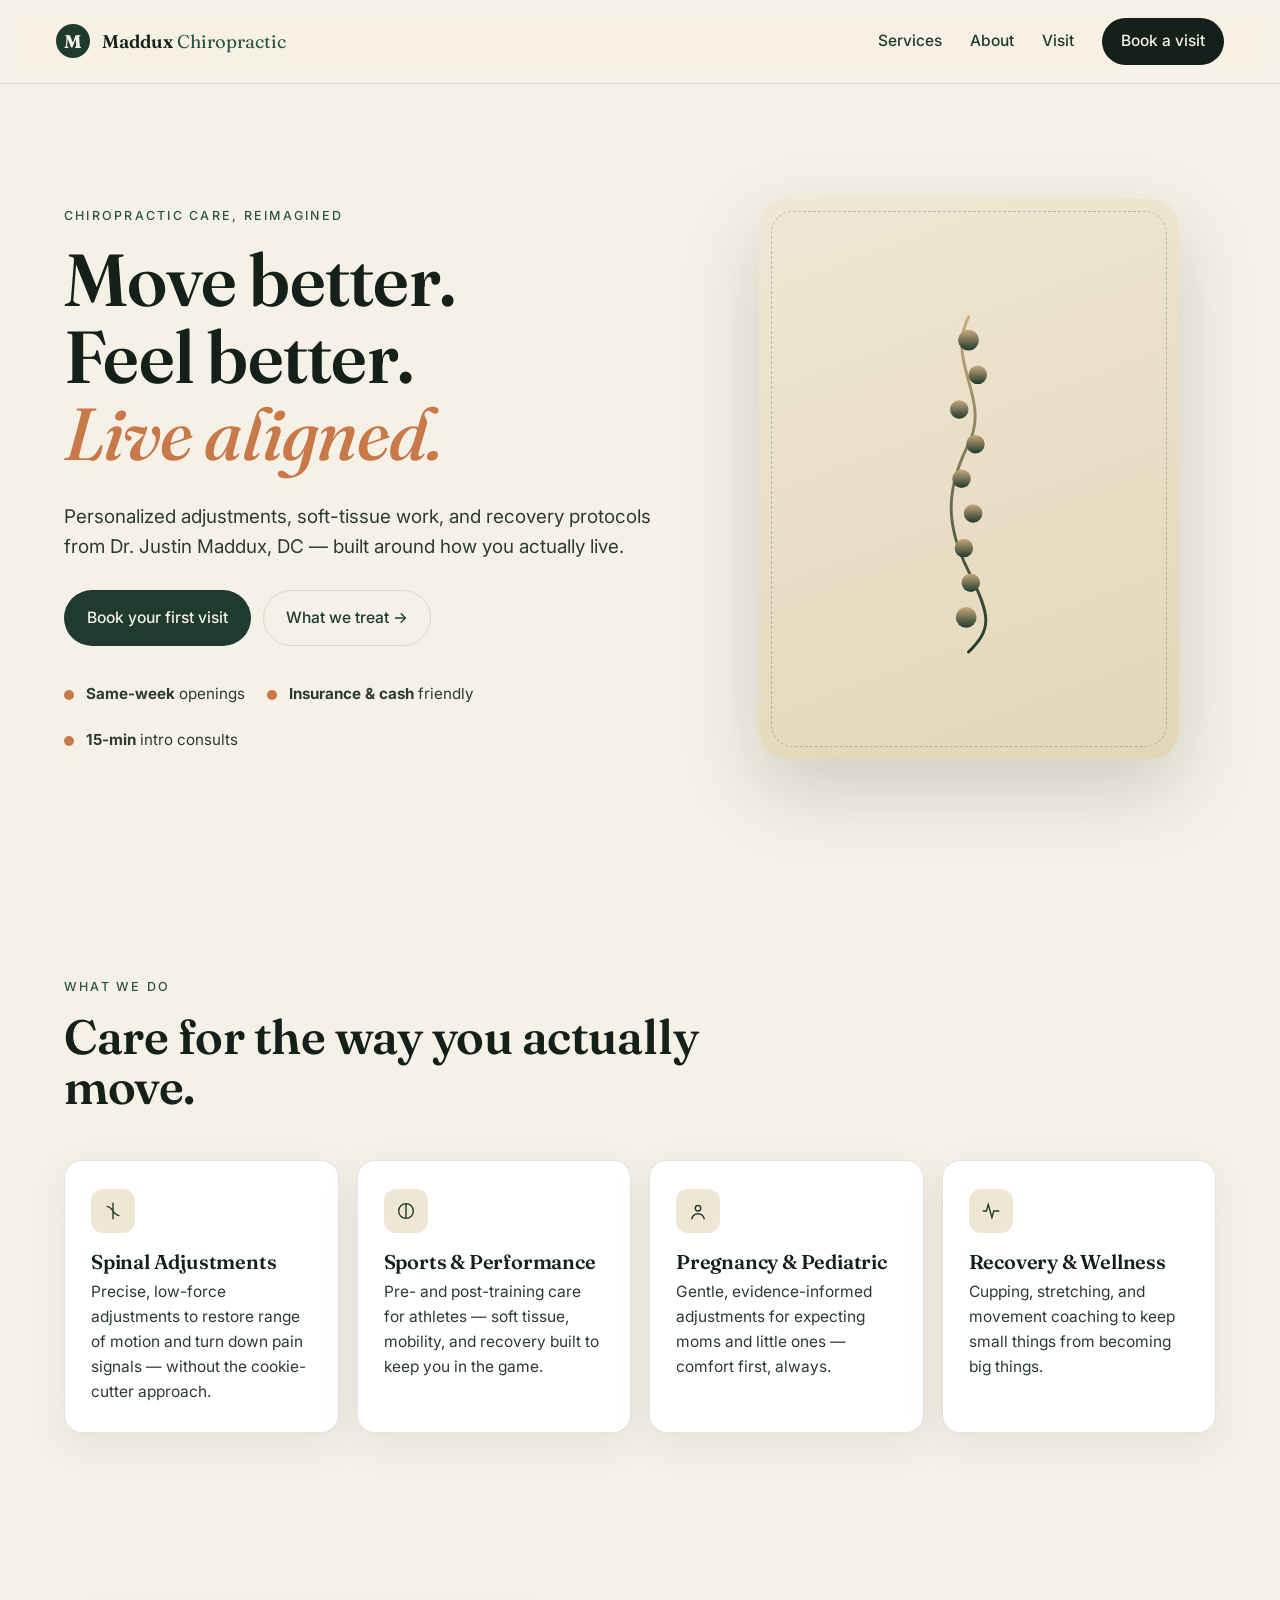
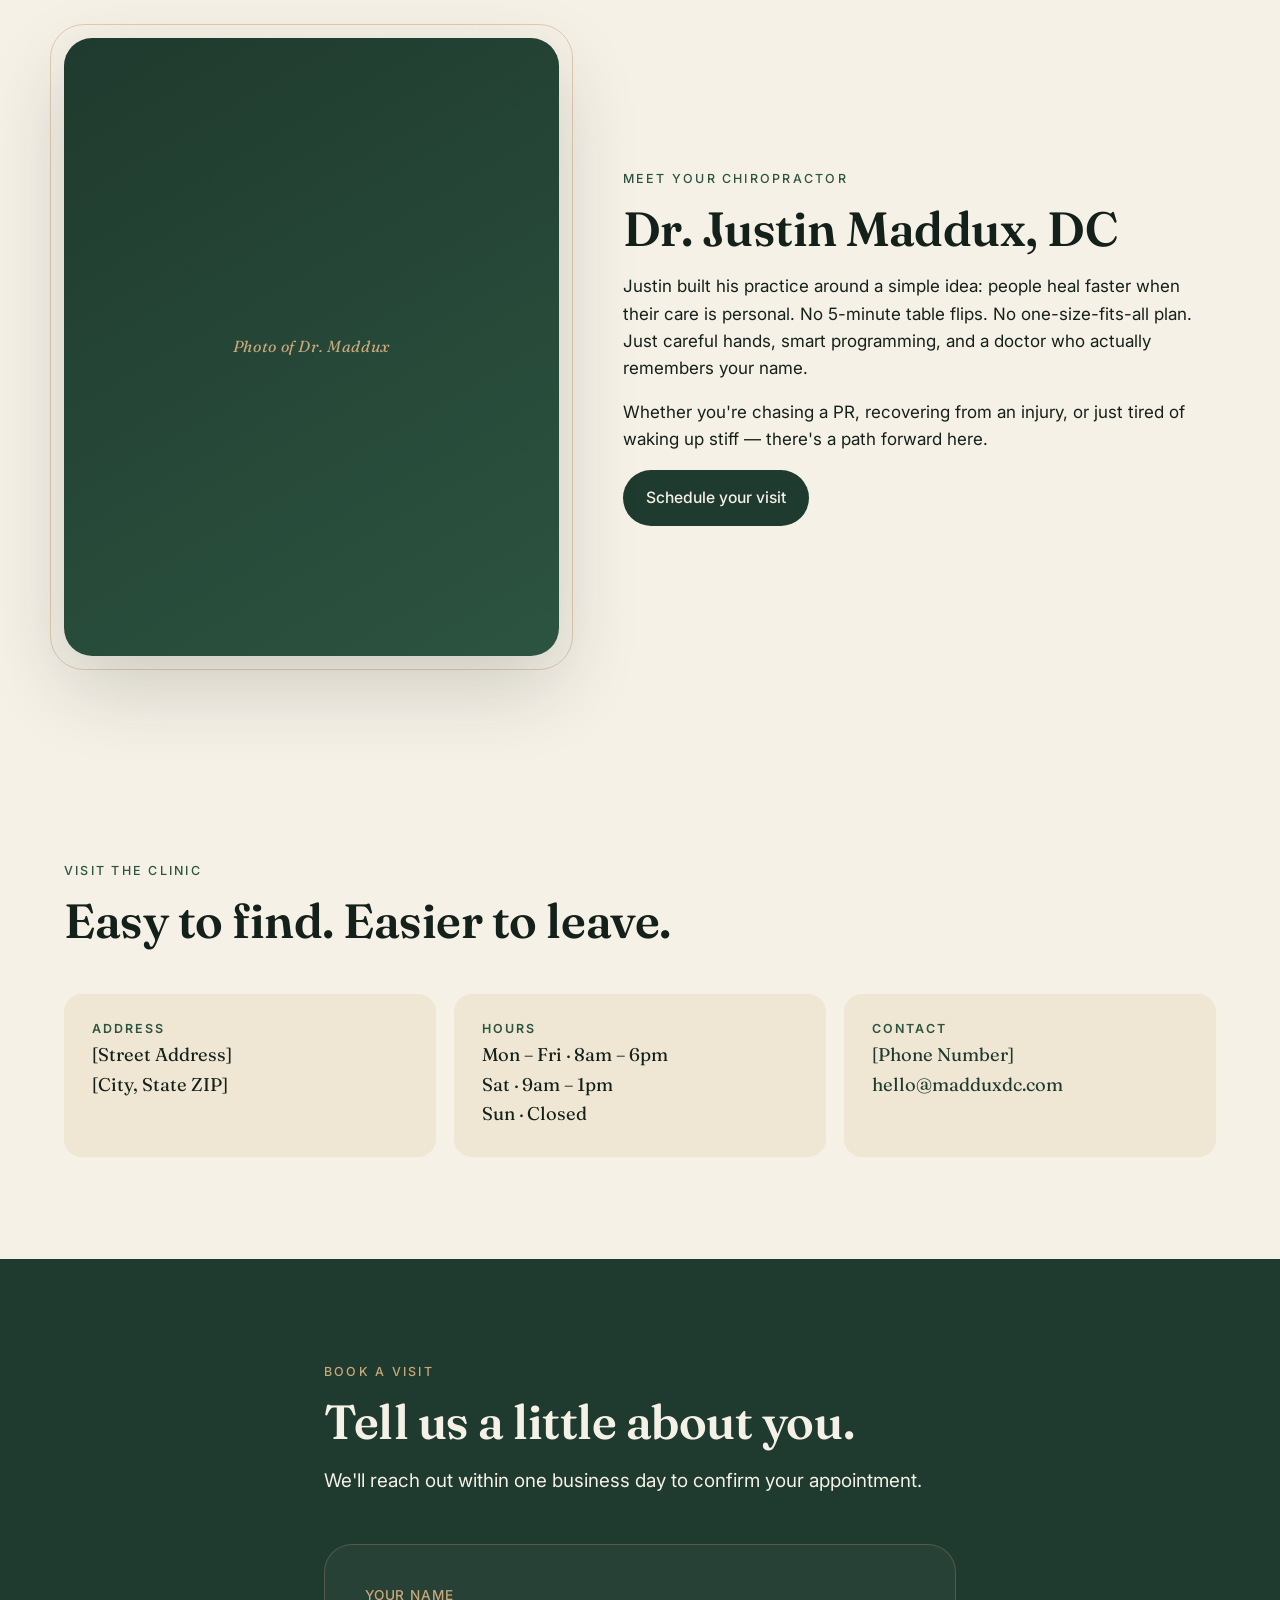
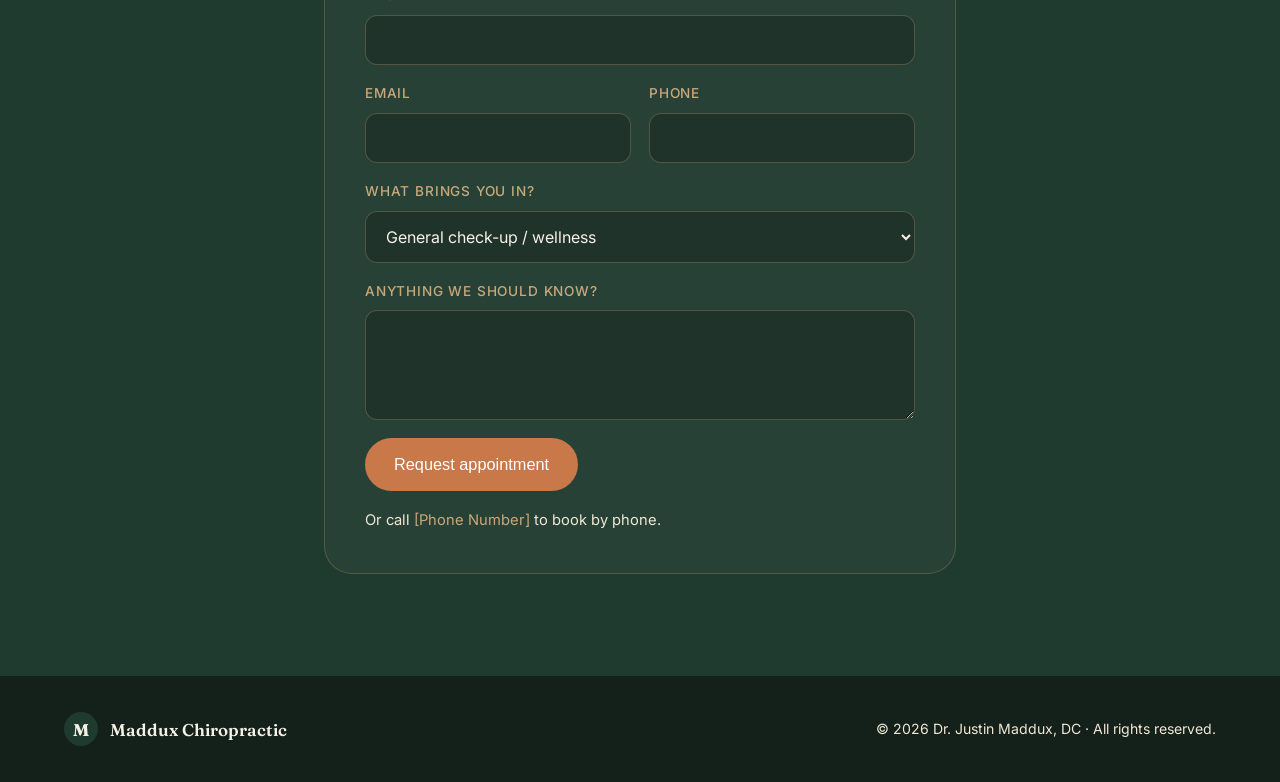
==== index.html @ e4bc9381 "add site files" ====
<!doctype html>
<html lang="en">
<head>
  <meta charset="utf-8" />
  <meta name="viewport" content="width=device-width,initial-scale=1" />
  <title>Dr. Justin Maddux, DC — Chiropractic Care</title>
  <meta name="description" content="Modern chiropractic care from Dr. Justin Maddux, DC. Personalized adjustments, sports recovery, and whole-body wellness." />
  <meta name="theme-color" content="#1f3a2e" />
  <link rel="icon" href="/favicon.svg" type="image/svg+xml" />
  <link rel="preconnect" href="https://fonts.googleapis.com" />
  <link rel="preconnect" href="https://fonts.gstatic.com" crossorigin />
  <link href="https://fonts.googleapis.com/css2?family=Fraunces:opsz,wght@9..144,400;9..144,600;9..144,700&family=Inter:wght@300;400;500;600&display=swap" rel="stylesheet" />
  <link rel="stylesheet" href="/styles.css" />

  <meta property="og:title" content="Dr. Justin Maddux, DC" />
  <meta property="og:description" content="Modern chiropractic care. Adjustments, recovery, performance." />
  <meta property="og:type" content="website" />
  <meta property="og:url" content="https://madduxdc.com" />
</head>
<body>

<header class="nav">
  <a class="brand" href="#top">
    <span class="brand-mark" aria-hidden="true">M</span>
    <span class="brand-word">Maddux <span class="brand-sub">Chiropractic</span></span>
  </a>
  <nav class="nav-links" aria-label="Primary">
    <a href="#services">Services</a>
    <a href="#about">About</a>
    <a href="#visit">Visit</a>
    <a href="#book" class="btn btn-pill">Book a visit</a>
  </nav>
</header>

<main id="top">

  <section class="hero">
    <div class="hero-copy">
      <p class="eyebrow">Chiropractic care, reimagined</p>
      <h1>Move better.<br/>Feel better.<br/><em>Live aligned.</em></h1>
      <p class="lede">Personalized adjustments, soft-tissue work, and recovery protocols from Dr. Justin Maddux, DC — built around how you actually live.</p>
      <div class="cta-row">
        <a href="#book" class="btn btn-primary">Book your first visit</a>
        <a href="#services" class="btn btn-ghost">What we treat →</a>
      </div>
      <ul class="trust-row">
        <li><strong>Same-week</strong> openings</li>
        <li><strong>Insurance &amp; cash</strong> friendly</li>
        <li><strong>15-min</strong> intro consults</li>
      </ul>
    </div>
    <div class="hero-art" aria-hidden="true">
      <div class="hero-card">
        <div class="hero-card-pulse"></div>
        <svg viewBox="0 0 200 320" xmlns="http://www.w3.org/2000/svg">
          <defs>
            <linearGradient id="spine" x1="0" y1="0" x2="0" y2="1">
              <stop offset="0%" stop-color="#c9a87a"/>
              <stop offset="100%" stop-color="#1f3a2e"/>
            </linearGradient>
          </defs>
          <g fill="none" stroke="url(#spine)" stroke-width="2.5" stroke-linecap="round">
            <path d="M100 20 C 80 60, 120 90, 100 130 S 80 200, 100 240 S 120 290, 100 310" />
          </g>
          <g fill="url(#spine)">
            <circle cx="100" cy="40" r="9"/>
            <circle cx="108" cy="70" r="8"/>
            <circle cx="92"  cy="100" r="8"/>
            <circle cx="106" cy="130" r="8"/>
            <circle cx="94"  cy="160" r="8"/>
            <circle cx="104" cy="190" r="8"/>
            <circle cx="96"  cy="220" r="8"/>
            <circle cx="102" cy="250" r="8"/>
            <circle cx="98"  cy="280" r="9"/>
          </g>
        </svg>
      </div>
    </div>
  </section>

  <section id="services" class="services">
    <header class="section-head">
      <p class="eyebrow">What we do</p>
      <h2>Care for the way you actually move.</h2>
    </header>
    <div class="service-grid">
      <article class="service-card">
        <div class="service-icon" aria-hidden="true">
          <svg viewBox="0 0 24 24" fill="none" stroke="currentColor" stroke-width="1.5"><path d="M12 3v18M5 7c4 0 6 4 7 5s3 5 7 5"/></svg>
        </div>
        <h3>Spinal Adjustments</h3>
        <p>Precise, low-force adjustments to restore range of motion and turn down pain signals — without the cookie-cutter approach.</p>
      </article>
      <article class="service-card">
        <div class="service-icon" aria-hidden="true">
          <svg viewBox="0 0 24 24" fill="none" stroke="currentColor" stroke-width="1.5"><path d="M4 12a8 8 0 0 1 16 0M4 12a8 8 0 0 0 16 0M12 4v16"/></svg>
        </div>
        <h3>Sports &amp; Performance</h3>
        <p>Pre- and post-training care for athletes — soft tissue, mobility, and recovery built to keep you in the game.</p>
      </article>
      <article class="service-card">
        <div class="service-icon" aria-hidden="true">
          <svg viewBox="0 0 24 24" fill="none" stroke="currentColor" stroke-width="1.5"><circle cx="12" cy="9" r="3"/><path d="M5 21c1-4 4-6 7-6s6 2 7 6"/></svg>
        </div>
        <h3>Pregnancy &amp; Pediatric</h3>
        <p>Gentle, evidence-informed adjustments for expecting moms and little ones — comfort first, always.</p>
      </article>
      <article class="service-card">
        <div class="service-icon" aria-hidden="true">
          <svg viewBox="0 0 24 24" fill="none" stroke="currentColor" stroke-width="1.5"><path d="M3 12h4l2-7 4 14 2-7h6"/></svg>
        </div>
        <h3>Recovery &amp; Wellness</h3>
        <p>Cupping, stretching, and movement coaching to keep small things from becoming big things.</p>
      </article>
    </div>
  </section>

  <section id="about" class="about">
    <div class="about-photo" aria-hidden="true">
      <div class="photo-frame">
        <span class="photo-placeholder">Photo of Dr. Maddux</span>
      </div>
    </div>
    <div class="about-copy">
      <p class="eyebrow">Meet your chiropractor</p>
      <h2>Dr. Justin Maddux, DC</h2>
      <p>Justin built his practice around a simple idea: people heal faster when their care is personal. No 5-minute table flips. No one-size-fits-all plan. Just careful hands, smart programming, and a doctor who actually remembers your name.</p>
      <p>Whether you're chasing a PR, recovering from an injury, or just tired of waking up stiff — there's a path forward here.</p>
      <a href="#book" class="btn btn-primary">Schedule your visit</a>
    </div>
  </section>

  <section id="visit" class="visit">
    <header class="section-head">
      <p class="eyebrow">Visit the clinic</p>
      <h2>Easy to find. Easier to leave.</h2>
    </header>
    <div class="visit-grid">
      <div class="visit-card">
        <h3>Address</h3>
        <p>[Street Address]<br/>[City, State ZIP]</p>
      </div>
      <div class="visit-card">
        <h3>Hours</h3>
        <p>Mon – Fri · 8am – 6pm<br/>Sat · 9am – 1pm<br/>Sun · Closed</p>
      </div>
      <div class="visit-card">
        <h3>Contact</h3>
        <p><a href="tel:+10000000000">[Phone Number]</a><br/><a href="mailto:hello@madduxdc.com">hello@madduxdc.com</a></p>
      </div>
    </div>
  </section>

  <section id="book" class="book">
    <div class="book-inner">
      <header class="section-head section-head-light">
        <p class="eyebrow eyebrow-light">Book a visit</p>
        <h2>Tell us a little about you.</h2>
        <p class="lede lede-light">We'll reach out within one business day to confirm your appointment.</p>
      </header>

      <form class="book-form" name="booking" method="POST" data-netlify="true" netlify-honeypot="bot-field" action="/thanks.html">
        <input type="hidden" name="form-name" value="booking" />
        <p class="hp-field"><label>Don't fill this out: <input name="bot-field" /></label></p>

        <div class="field">
          <label for="name">Your name</label>
          <input id="name" name="name" type="text" required autocomplete="name" />
        </div>
        <div class="field-row">
          <div class="field">
            <label for="email">Email</label>
            <input id="email" name="email" type="email" required autocomplete="email" />
          </div>
          <div class="field">
            <label for="phone">Phone</label>
            <input id="phone" name="phone" type="tel" autocomplete="tel" />
          </div>
        </div>
        <div class="field">
          <label for="reason">What brings you in?</label>
          <select id="reason" name="reason">
            <option>General check-up / wellness</option>
            <option>Back or neck pain</option>
            <option>Sports / performance</option>
            <option>Pregnancy</option>
            <option>Pediatric</option>
            <option>Other</option>
          </select>
        </div>
        <div class="field">
          <label for="notes">Anything we should know?</label>
          <textarea id="notes" name="notes" rows="4"></textarea>
        </div>
        <button class="btn btn-primary btn-lg" type="submit">Request appointment</button>
        <p class="form-note">Or call <a href="tel:+10000000000">[Phone Number]</a> to book by phone.</p>
      </form>
    </div>
  </section>

</main>

<footer class="footer">
  <div class="footer-inner">
    <div class="footer-brand">
      <span class="brand-mark" aria-hidden="true">M</span>
      <span>Maddux Chiropractic</span>
    </div>
    <p class="footer-fine">© <span id="yr"></span> Dr. Justin Maddux, DC · All rights reserved.</p>
  </div>
</footer>

<script>
  document.getElementById('yr').textContent = new Date().getFullYear();
</script>

</body>
</html>
---- styles.css ----
:root {
  --cream: #f6f1e7;
  --cream-2: #efe7d4;
  --ink: #14201a;
  --ink-2: #2c3a32;
  --forest: #1f3a2e;
  --forest-2: #2c5440;
  --copper: #c9784a;
  --brass: #c9a87a;
  --line: rgba(20, 32, 26, 0.12);
  --shadow: 0 12px 40px rgba(20, 32, 26, 0.08);
  --shadow-lg: 0 30px 80px rgba(20, 32, 26, 0.18);
  --r-sm: 10px;
  --r-md: 18px;
  --r-lg: 28px;
}

* { box-sizing: border-box; }
html { scroll-behavior: smooth; }
body {
  margin: 0;
  background: var(--cream);
  color: var(--ink);
  font-family: 'Inter', system-ui, -apple-system, sans-serif;
  font-size: 17px;
  line-height: 1.6;
  -webkit-font-smoothing: antialiased;
}

h1, h2, h3 {
  font-family: 'Fraunces', Georgia, serif;
  font-weight: 600;
  letter-spacing: -0.01em;
  line-height: 1.05;
  margin: 0 0 0.4em;
}
h1 { font-size: clamp(2.6rem, 6vw, 4.6rem); }
h1 em { font-style: italic; color: var(--copper); font-weight: 500; }
h2 { font-size: clamp(2rem, 4vw, 3rem); }
h3 { font-size: 1.25rem; margin-bottom: 0.4em; }

p { margin: 0 0 1em; }
a { color: var(--forest); text-decoration: none; }
a:hover { color: var(--copper); }

.eyebrow {
  font-family: 'Inter', sans-serif;
  text-transform: uppercase;
  letter-spacing: 0.18em;
  font-size: 0.78rem;
  font-weight: 500;
  color: var(--forest-2);
  margin-bottom: 1.2em;
}
.eyebrow-light { color: var(--brass); }
.lede { font-size: 1.18rem; color: var(--ink-2); max-width: 56ch; }
.lede-light { color: var(--cream-2); }

/* ---------- nav ---------- */
.nav {
  position: sticky;
  top: 0;
  z-index: 50;
  display: flex;
  justify-content: space-between;
  align-items: center;
  padding: 18px clamp(20px, 5vw, 56px);
  background: rgba(246, 241, 231, 0.85);
  backdrop-filter: saturate(180%) blur(14px);
  border-bottom: 1px solid var(--line);
}
.brand {
  display: inline-flex;
  align-items: center;
  gap: 12px;
  font-family: 'Fraunces', serif;
  font-weight: 600;
  font-size: 1.15rem;
  color: var(--ink);
}
.brand-mark {
  display: inline-grid;
  place-items: center;
  width: 34px; height: 34px;
  border-radius: 50%;
  background: var(--forest);
  color: var(--cream);
  font-weight: 700;
  font-family: 'Fraunces', serif;
}
.brand-sub { color: var(--forest-2); font-weight: 400; }
.nav-links {
  display: flex;
  align-items: center;
  gap: 28px;
}
.nav-links a { font-weight: 500; font-size: 0.97rem; }
@media (max-width: 640px) {
  .nav-links a:not(.btn) { display: none; }
}

/* ---------- buttons ---------- */
.btn {
  display: inline-flex;
  align-items: center;
  justify-content: center;
  gap: 8px;
  padding: 14px 22px;
  border-radius: 999px;
  font-weight: 500;
  font-size: 0.98rem;
  border: 1px solid transparent;
  cursor: pointer;
  transition: transform .15s ease, background .2s ease, color .2s ease, border-color .2s ease;
}
.btn:hover { transform: translateY(-1px); }
.btn-primary { background: var(--forest); color: var(--cream); }
.btn-primary:hover { background: var(--forest-2); color: var(--cream); }
.btn-ghost { background: transparent; color: var(--forest); border-color: var(--line); }
.btn-ghost:hover { border-color: var(--forest); color: var(--forest); }
.btn-pill { background: var(--ink); color: var(--cream); padding: 10px 18px; }
.btn-pill:hover { background: var(--forest); color: var(--cream); }
.btn-lg { padding: 16px 28px; font-size: 1.02rem; }

/* ---------- hero ---------- */
.hero {
  display: grid;
  grid-template-columns: 1.2fr 1fr;
  gap: clamp(24px, 5vw, 80px);
  align-items: center;
  padding: clamp(60px, 9vw, 120px) clamp(20px, 5vw, 80px);
  max-width: 1280px;
  margin: 0 auto;
}
@media (max-width: 880px) {
  .hero { grid-template-columns: 1fr; }
}
.hero-copy h1 { color: var(--ink); }
.cta-row { display: flex; flex-wrap: wrap; gap: 12px; margin-top: 28px; }
.trust-row {
  display: flex;
  flex-wrap: wrap;
  gap: 22px;
  list-style: none;
  padding: 0;
  margin: 36px 0 0;
  color: var(--ink-2);
  font-size: 0.95rem;
}
.trust-row li { position: relative; padding-left: 22px; }
.trust-row li::before {
  content: "";
  position: absolute;
  left: 0; top: 0.55em;
  width: 10px; height: 10px;
  border-radius: 50%;
  background: var(--copper);
}

.hero-art { display: grid; place-items: center; }
.hero-card {
  position: relative;
  width: min(420px, 90%);
  aspect-ratio: 3/4;
  background: linear-gradient(160deg, #efe7d4, #e3d6b8);
  border-radius: var(--r-lg);
  box-shadow: var(--shadow-lg);
  display: grid;
  place-items: center;
  overflow: hidden;
}
.hero-card svg { width: 55%; height: auto; }
.hero-card-pulse {
  position: absolute;
  inset: 12px;
  border-radius: calc(var(--r-lg) - 6px);
  border: 1px dashed rgba(31, 58, 46, 0.25);
  pointer-events: none;
}

/* ---------- sections ---------- */
section {
  padding: clamp(70px, 8vw, 110px) clamp(20px, 5vw, 80px);
  max-width: 1280px;
  margin: 0 auto;
}
.section-head { max-width: 720px; margin-bottom: 48px; }
.section-head-light h2, .section-head-light .lede { color: var(--cream); }

/* ---------- services ---------- */
.service-grid {
  display: grid;
  grid-template-columns: repeat(auto-fit, minmax(240px, 1fr));
  gap: 18px;
}
.service-card {
  background: #fff;
  border: 1px solid var(--line);
  border-radius: var(--r-md);
  padding: 28px 26px;
  box-shadow: var(--shadow);
  transition: transform .2s ease, box-shadow .2s ease;
}
.service-card:hover { transform: translateY(-4px); box-shadow: var(--shadow-lg); }
.service-icon {
  width: 44px; height: 44px;
  display: grid; place-items: center;
  border-radius: 12px;
  background: var(--cream-2);
  color: var(--forest);
  margin-bottom: 18px;
}
.service-icon svg { width: 22px; height: 22px; }
.service-card p { color: var(--ink-2); font-size: 0.97rem; margin: 0; }

/* ---------- about ---------- */
.about {
  display: grid;
  grid-template-columns: 1fr 1.2fr;
  gap: clamp(28px, 5vw, 80px);
  align-items: center;
}
@media (max-width: 880px) {
  .about { grid-template-columns: 1fr; }
}
.about-photo { display: grid; place-items: center; }
.photo-frame {
  width: 100%;
  aspect-ratio: 4/5;
  background: linear-gradient(150deg, var(--forest), var(--forest-2));
  border-radius: var(--r-lg);
  display: grid;
  place-items: center;
  color: var(--brass);
  font-family: 'Fraunces', serif;
  font-style: italic;
  font-size: 1rem;
  letter-spacing: 0.04em;
  box-shadow: var(--shadow-lg);
  position: relative;
}
.photo-frame::after {
  content: "";
  position: absolute;
  inset: -14px;
  border: 1px solid var(--brass);
  border-radius: calc(var(--r-lg) + 6px);
  z-index: -1;
  opacity: 0.5;
}

/* ---------- visit ---------- */
.visit { background: transparent; }
.visit-grid {
  display: grid;
  grid-template-columns: repeat(auto-fit, minmax(220px, 1fr));
  gap: 18px;
}
.visit-card {
  background: var(--cream-2);
  border-radius: var(--r-md);
  padding: 28px;
}
.visit-card h3 { font-family: 'Inter', sans-serif; text-transform: uppercase; letter-spacing: 0.16em; font-size: 0.78rem; color: var(--forest-2); font-weight: 600; }
.visit-card p { font-family: 'Fraunces', serif; font-size: 1.15rem; color: var(--ink); margin: 0; }

/* ---------- book ---------- */
.book {
  background: var(--forest);
  color: var(--cream);
  max-width: none;
  margin: 0;
  padding-left: 0;
  padding-right: 0;
}
.book-inner {
  max-width: 760px;
  margin: 0 auto;
  padding: 0 clamp(20px, 5vw, 80px);
}
.book h2 { color: var(--cream); }
.book-form {
  background: rgba(255,255,255,0.04);
  border: 1px solid rgba(201,168,122,0.25);
  border-radius: var(--r-lg);
  padding: clamp(22px, 4vw, 40px);
  display: grid;
  gap: 18px;
}
.field { display: grid; gap: 8px; }
.field-row { display: grid; grid-template-columns: 1fr 1fr; gap: 18px; }
@media (max-width: 600px) { .field-row { grid-template-columns: 1fr; } }
.field label {
  font-size: 0.85rem;
  letter-spacing: 0.06em;
  text-transform: uppercase;
  color: var(--brass);
  font-weight: 500;
}
.field input, .field select, .field textarea {
  width: 100%;
  padding: 14px 16px;
  border-radius: 12px;
  border: 1px solid rgba(201,168,122,0.3);
  background: rgba(20,32,26,0.4);
  color: var(--cream);
  font-family: inherit;
  font-size: 1rem;
}
.field input:focus, .field select:focus, .field textarea:focus {
  outline: none;
  border-color: var(--brass);
  background: rgba(20,32,26,0.6);
}
.book-form .btn-primary { background: var(--copper); color: #fff; justify-self: start; }
.book-form .btn-primary:hover { background: #b06738; }
.form-note { color: var(--cream-2); font-size: 0.92rem; margin: 0; }
.form-note a { color: var(--brass); }
.hp-field { position: absolute; left: -9999px; }

/* ---------- footer ---------- */
.footer {
  background: var(--ink);
  color: var(--cream-2);
  padding: 36px clamp(20px, 5vw, 80px);
}
.footer-inner {
  max-width: 1280px;
  margin: 0 auto;
  display: flex;
  flex-wrap: wrap;
  gap: 16px;
  justify-content: space-between;
  align-items: center;
}
.footer-brand { display: inline-flex; align-items: center; gap: 12px; font-family: 'Fraunces', serif; font-weight: 600; color: var(--cream); }
.footer-fine { margin: 0; font-size: 0.88rem; }

@media (prefers-reduced-motion: reduce) {
  * { transition: none !important; animation: none !important; scroll-behavior: auto; }
}
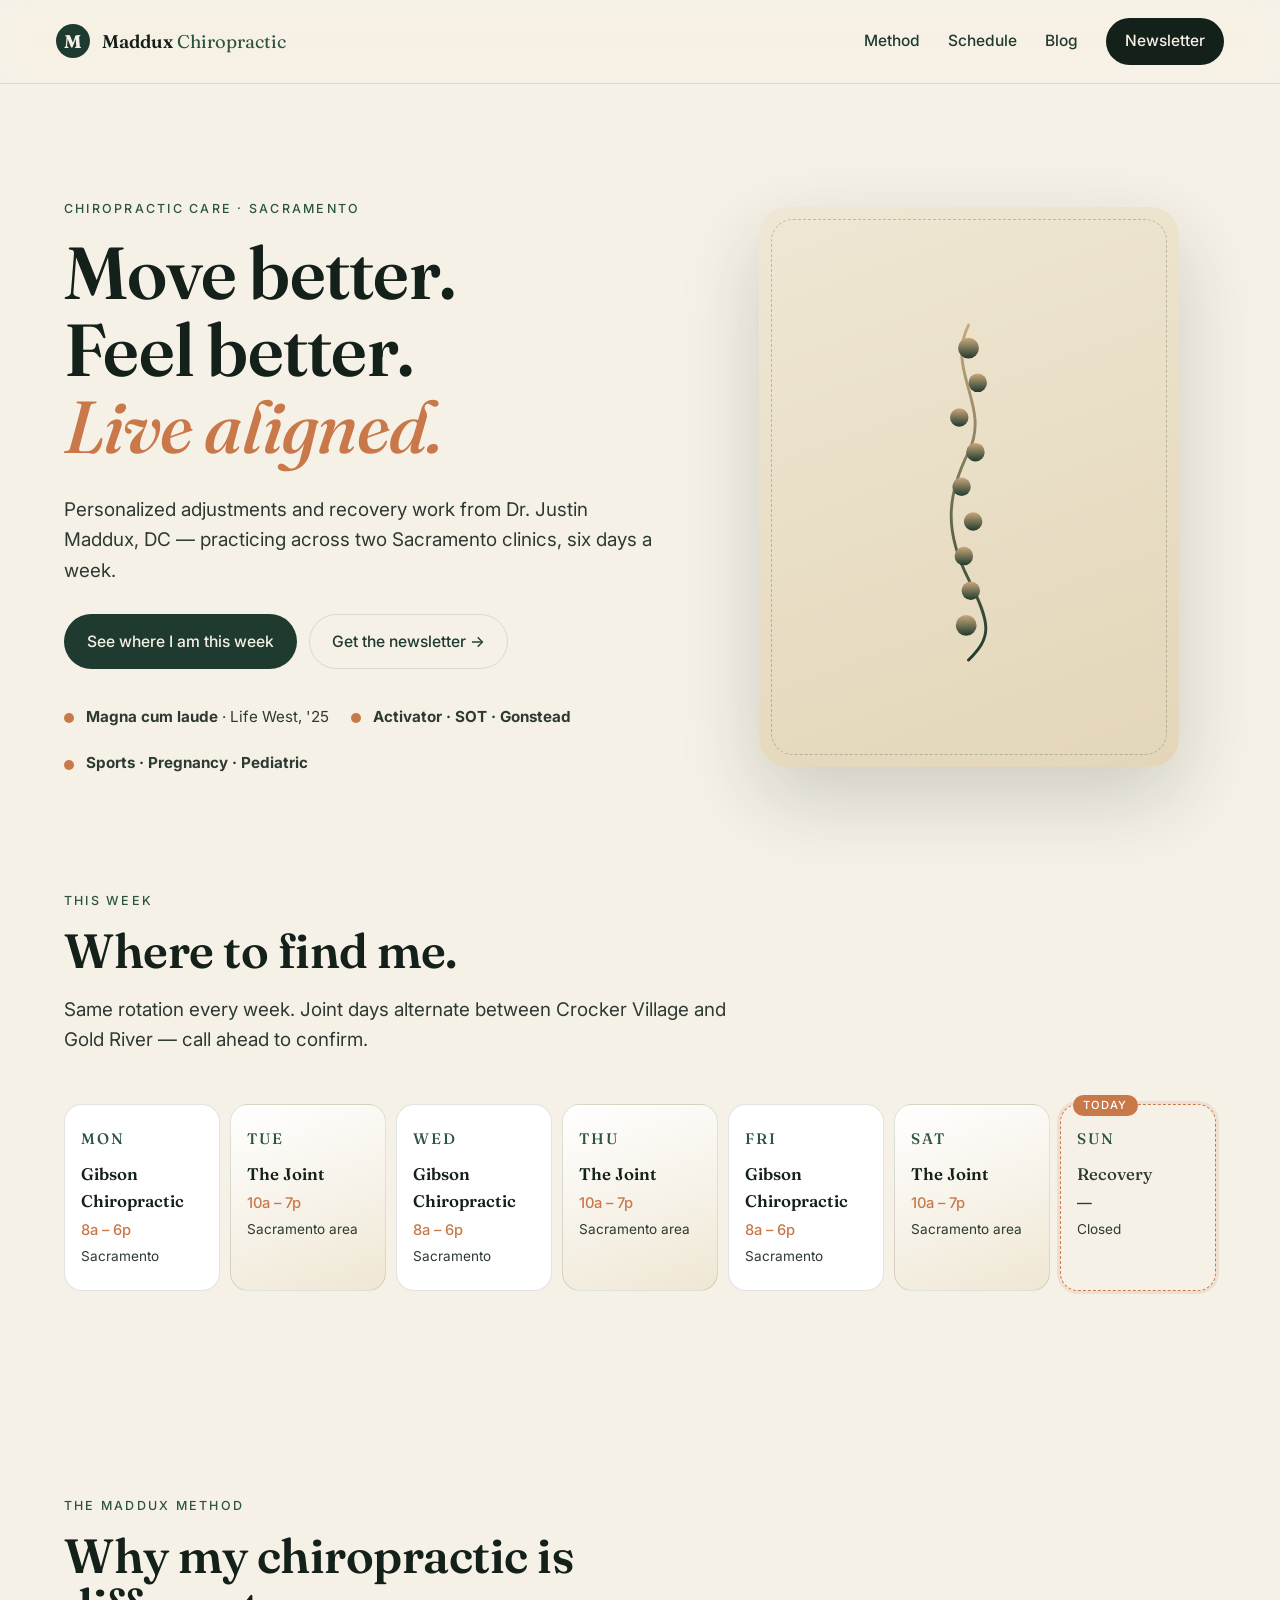
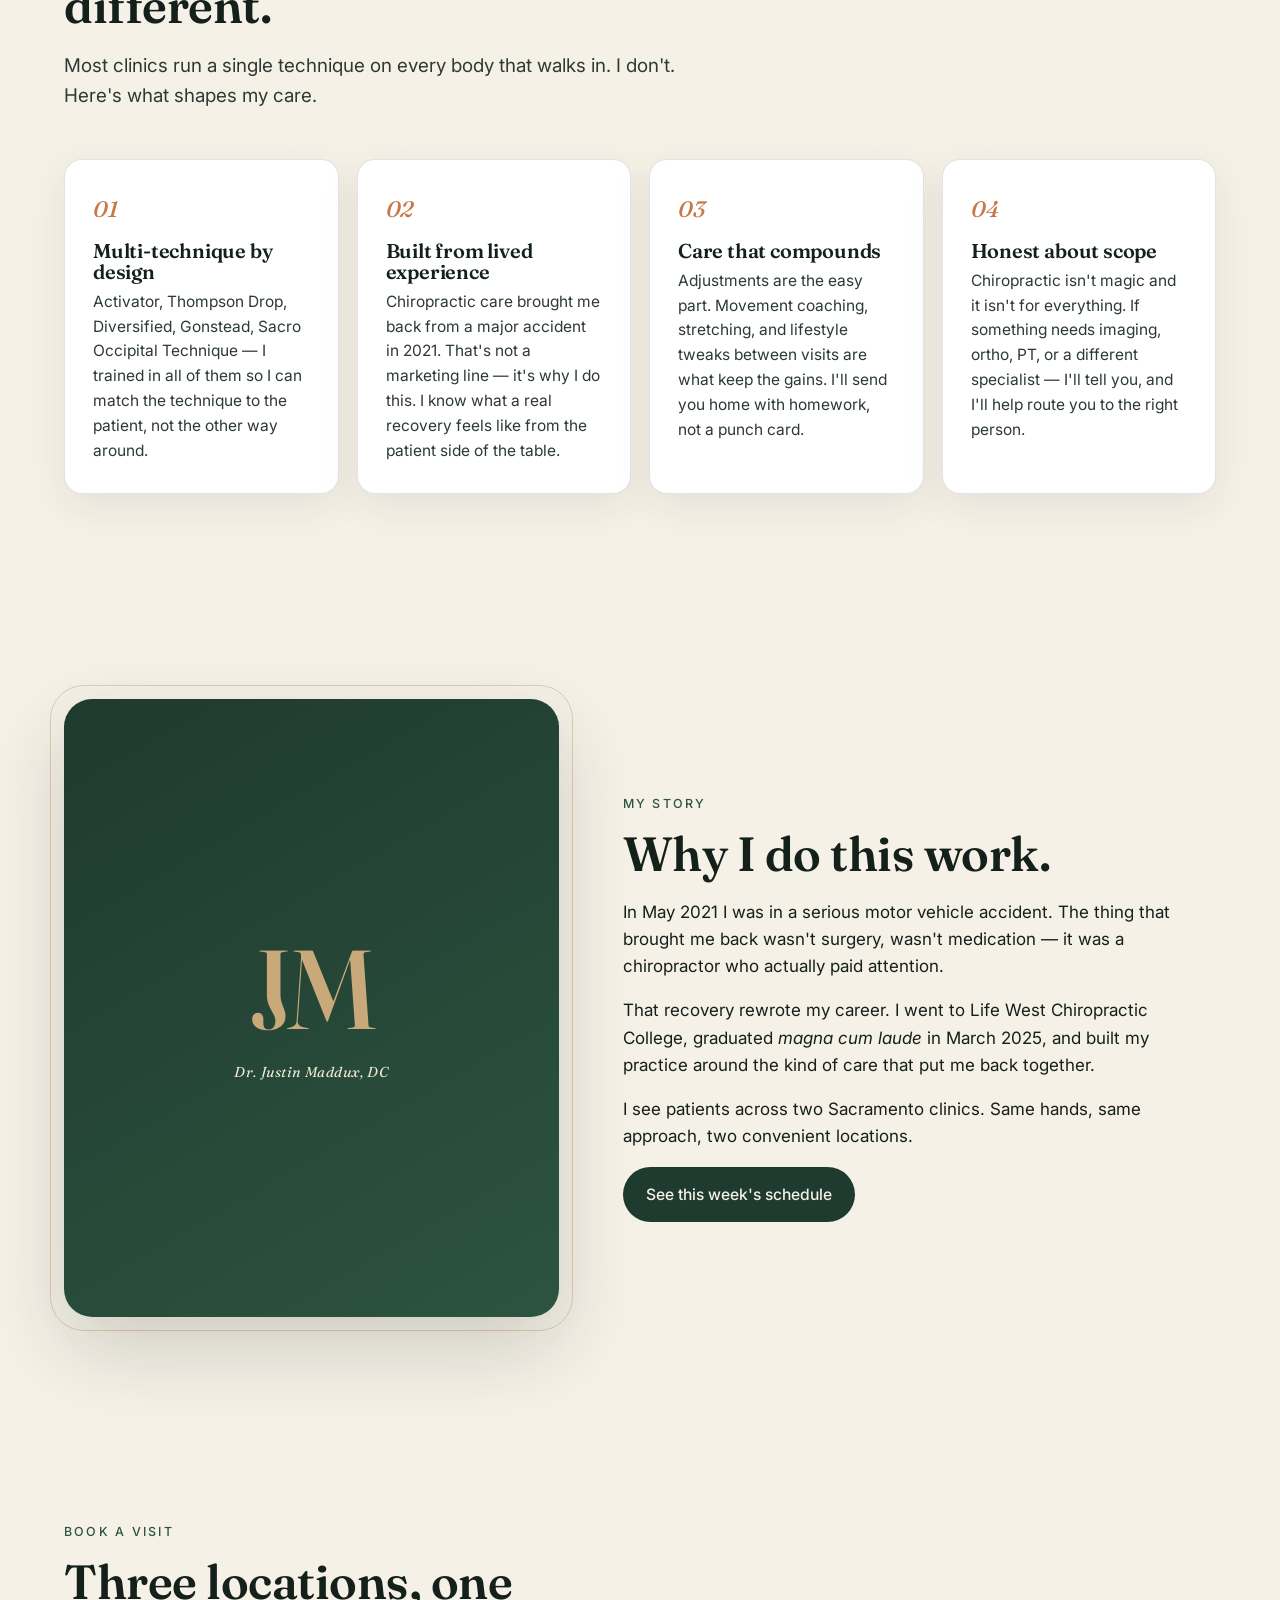
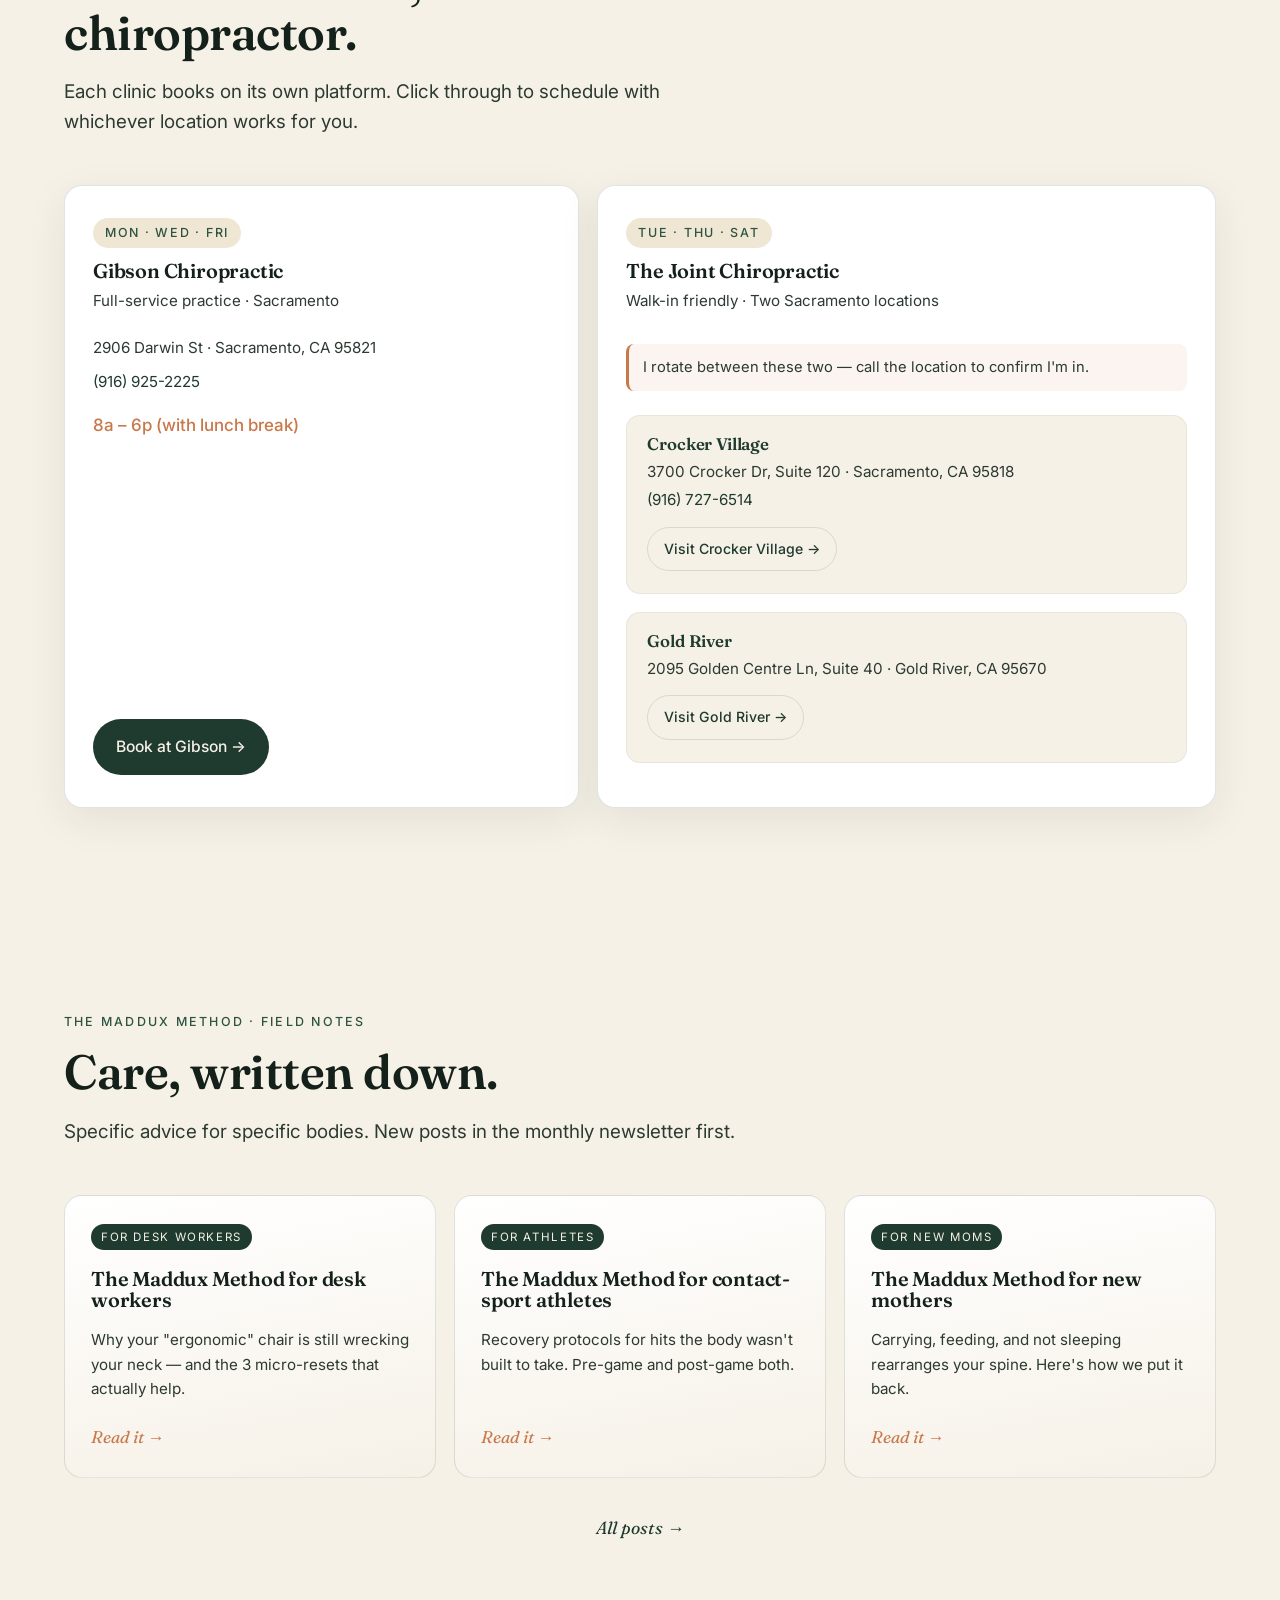
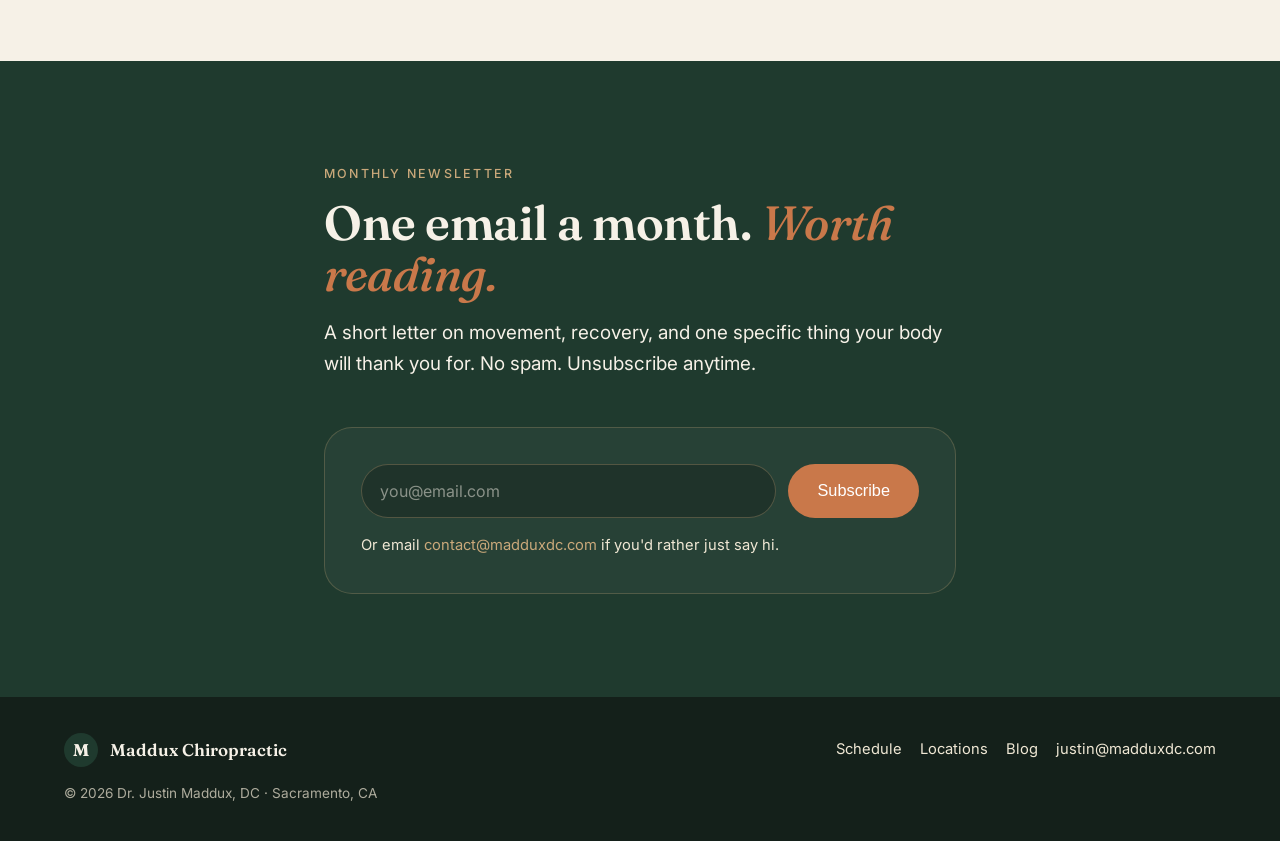
==== commit f0b45bce: "v2: schedule widget, methodology, locations split, blog scaffold, newsletter capture" ====
--- a/index.html
+++ b/index.html
@@ -3,19 +3,33 @@
 <head>
   <meta charset="utf-8" />
   <meta name="viewport" content="width=device-width,initial-scale=1" />
-  <title>Dr. Justin Maddux, DC — Chiropractic Care</title>
-  <meta name="description" content="Modern chiropractic care from Dr. Justin Maddux, DC. Personalized adjustments, sports recovery, and whole-body wellness." />
+  <title>Dr. Justin Maddux, DC — Sacramento Chiropractor</title>
+  <meta name="description" content="Personalized chiropractic care from Dr. Justin Maddux, DC — serving Sacramento at Gibson Chiropractic and The Joint." />
   <meta name="theme-color" content="#1f3a2e" />
   <link rel="icon" href="/favicon.svg" type="image/svg+xml" />
   <link rel="preconnect" href="https://fonts.googleapis.com" />
   <link rel="preconnect" href="https://fonts.gstatic.com" crossorigin />
-  <link href="https://fonts.googleapis.com/css2?family=Fraunces:opsz,wght@9..144,400;9..144,600;9..144,700&family=Inter:wght@300;400;500;600&display=swap" rel="stylesheet" />
+  <link href="https://fonts.googleapis.com/css2?family=Fraunces:opsz,wght@9..144,400;9..144,500;9..144,600;9..144,700&family=Inter:wght@300;400;500;600&display=swap" rel="stylesheet" />
   <link rel="stylesheet" href="/styles.css" />
 
-  <meta property="og:title" content="Dr. Justin Maddux, DC" />
-  <meta property="og:description" content="Modern chiropractic care. Adjustments, recovery, performance." />
+  <meta property="og:title" content="Dr. Justin Maddux, DC — Sacramento Chiropractor" />
+  <meta property="og:description" content="Personalized chiropractic care across Sacramento. Read the Maddux Method." />
   <meta property="og:type" content="website" />
   <meta property="og:url" content="https://madduxdc.com" />
+
+  <script type="application/ld+json">
+  {
+    "@context": "https://schema.org",
+    "@type": "Physician",
+    "name": "Dr. Justin Maddux, DC",
+    "jobTitle": "Doctor of Chiropractic",
+    "alumniOf": "Life West Chiropractic College",
+    "url": "https://madduxdc.com",
+    "email": "justin@madduxdc.com",
+    "areaServed": "Sacramento, CA",
+    "medicalSpecialty": "Chiropractic"
+  }
+  </script>
 </head>
 <body>
 
@@ -25,28 +39,29 @@
     <span class="brand-word">Maddux <span class="brand-sub">Chiropractic</span></span>
   </a>
   <nav class="nav-links" aria-label="Primary">
-    <a href="#services">Services</a>
-    <a href="#about">About</a>
-    <a href="#visit">Visit</a>
-    <a href="#book" class="btn btn-pill">Book a visit</a>
+    <a href="#method">Method</a>
+    <a href="#schedule">Schedule</a>
+    <a href="#blog">Blog</a>
+    <a href="#newsletter" class="btn btn-pill">Newsletter</a>
   </nav>
 </header>
 
 <main id="top">
 
+  <!-- ================ HERO ================ -->
   <section class="hero">
     <div class="hero-copy">
-      <p class="eyebrow">Chiropractic care, reimagined</p>
+      <p class="eyebrow">Chiropractic care · Sacramento</p>
       <h1>Move better.<br/>Feel better.<br/><em>Live aligned.</em></h1>
-      <p class="lede">Personalized adjustments, soft-tissue work, and recovery protocols from Dr. Justin Maddux, DC — built around how you actually live.</p>
+      <p class="lede">Personalized adjustments and recovery work from Dr. Justin Maddux, DC — practicing across two Sacramento clinics, six days a week.</p>
       <div class="cta-row">
-        <a href="#book" class="btn btn-primary">Book your first visit</a>
-        <a href="#services" class="btn btn-ghost">What we treat →</a>
+        <a href="#schedule" class="btn btn-primary">See where I am this week</a>
+        <a href="#newsletter" class="btn btn-ghost">Get the newsletter →</a>
       </div>
       <ul class="trust-row">
-        <li><strong>Same-week</strong> openings</li>
-        <li><strong>Insurance &amp; cash</strong> friendly</li>
-        <li><strong>15-min</strong> intro consults</li>
+        <li><strong>Magna cum laude</strong> · Life West, '25</li>
+        <li><strong>Activator · SOT · Gonstead</strong></li>
+        <li><strong>Sports · Pregnancy · Pediatric</strong></li>
       </ul>
     </div>
     <div class="hero-art" aria-hidden="true">
@@ -63,137 +78,208 @@
             <path d="M100 20 C 80 60, 120 90, 100 130 S 80 200, 100 240 S 120 290, 100 310" />
           </g>
           <g fill="url(#spine)">
-            <circle cx="100" cy="40" r="9"/>
-            <circle cx="108" cy="70" r="8"/>
-            <circle cx="92"  cy="100" r="8"/>
-            <circle cx="106" cy="130" r="8"/>
-            <circle cx="94"  cy="160" r="8"/>
-            <circle cx="104" cy="190" r="8"/>
-            <circle cx="96"  cy="220" r="8"/>
-            <circle cx="102" cy="250" r="8"/>
-            <circle cx="98"  cy="280" r="9"/>
+            <circle cx="100" cy="40" r="9"/><circle cx="108" cy="70" r="8"/><circle cx="92" cy="100" r="8"/>
+            <circle cx="106" cy="130" r="8"/><circle cx="94" cy="160" r="8"/><circle cx="104" cy="190" r="8"/>
+            <circle cx="96" cy="220" r="8"/><circle cx="102" cy="250" r="8"/><circle cx="98" cy="280" r="9"/>
           </g>
         </svg>
       </div>
     </div>
   </section>
 
-  <section id="services" class="services">
+  <!-- ================ SCHEDULE WIDGET ================ -->
+  <section id="schedule" class="schedule">
     <header class="section-head">
-      <p class="eyebrow">What we do</p>
-      <h2>Care for the way you actually move.</h2>
+      <p class="eyebrow">This week</p>
+      <h2>Where to find me.</h2>
+      <p class="lede">Same rotation every week. Joint days alternate between Crocker Village and Gold River — call ahead to confirm.</p>
     </header>
-    <div class="service-grid">
-      <article class="service-card">
-        <div class="service-icon" aria-hidden="true">
-          <svg viewBox="0 0 24 24" fill="none" stroke="currentColor" stroke-width="1.5"><path d="M12 3v18M5 7c4 0 6 4 7 5s3 5 7 5"/></svg>
-        </div>
-        <h3>Spinal Adjustments</h3>
-        <p>Precise, low-force adjustments to restore range of motion and turn down pain signals — without the cookie-cutter approach.</p>
-      </article>
-      <article class="service-card">
-        <div class="service-icon" aria-hidden="true">
-          <svg viewBox="0 0 24 24" fill="none" stroke="currentColor" stroke-width="1.5"><path d="M4 12a8 8 0 0 1 16 0M4 12a8 8 0 0 0 16 0M12 4v16"/></svg>
-        </div>
-        <h3>Sports &amp; Performance</h3>
-        <p>Pre- and post-training care for athletes — soft tissue, mobility, and recovery built to keep you in the game.</p>
-      </article>
-      <article class="service-card">
-        <div class="service-icon" aria-hidden="true">
-          <svg viewBox="0 0 24 24" fill="none" stroke="currentColor" stroke-width="1.5"><circle cx="12" cy="9" r="3"/><path d="M5 21c1-4 4-6 7-6s6 2 7 6"/></svg>
-        </div>
-        <h3>Pregnancy &amp; Pediatric</h3>
-        <p>Gentle, evidence-informed adjustments for expecting moms and little ones — comfort first, always.</p>
-      </article>
-      <article class="service-card">
-        <div class="service-icon" aria-hidden="true">
-          <svg viewBox="0 0 24 24" fill="none" stroke="currentColor" stroke-width="1.5"><path d="M3 12h4l2-7 4 14 2-7h6"/></svg>
-        </div>
-        <h3>Recovery &amp; Wellness</h3>
-        <p>Cupping, stretching, and movement coaching to keep small things from becoming big things.</p>
-      </article>
-    </div>
-  </section>
-
+    <div class="week-strip" role="list">
+      <a href="#loc-gibson" class="day day-on" role="listitem" data-day="mon">
+        <span class="day-label">Mon</span>
+        <span class="day-clinic">Gibson Chiropractic</span>
+        <span class="day-hours">8a – 6p</span>
+        <span class="day-area">Sacramento</span>
+      </a>
+      <a href="#loc-joint" class="day day-on day-alt" role="listitem" data-day="tue">
+        <span class="day-label">Tue</span>
+        <span class="day-clinic">The Joint</span>
+        <span class="day-hours">10a – 7p</span>
+        <span class="day-area">Sacramento area</span>
+      </a>
+      <a href="#loc-gibson" class="day day-on" role="listitem" data-day="wed">
+        <span class="day-label">Wed</span>
+        <span class="day-clinic">Gibson Chiropractic</span>
+        <span class="day-hours">8a – 6p</span>
+        <span class="day-area">Sacramento</span>
+      </a>
+      <a href="#loc-joint" class="day day-on day-alt" role="listitem" data-day="thu">
+        <span class="day-label">Thu</span>
+        <span class="day-clinic">The Joint</span>
+        <span class="day-hours">10a – 7p</span>
+        <span class="day-area">Sacramento area</span>
+      </a>
+      <a href="#loc-gibson" class="day day-on" role="listitem" data-day="fri">
+        <span class="day-label">Fri</span>
+        <span class="day-clinic">Gibson Chiropractic</span>
+        <span class="day-hours">8a – 6p</span>
+        <span class="day-area">Sacramento</span>
+      </a>
+      <a href="#loc-joint" class="day day-on day-alt" role="listitem" data-day="sat">
+        <span class="day-label">Sat</span>
+        <span class="day-clinic">The Joint</span>
+        <span class="day-hours">10a – 7p</span>
+        <span class="day-area">Sacramento area</span>
+      </a>
+      <div class="day day-off" role="listitem" data-day="sun">
+        <span class="day-label">Sun</span>
+        <span class="day-clinic">Recovery</span>
+        <span class="day-hours">—</span>
+        <span class="day-area">Closed</span>
+      </div>
+    </div>
+  </section>
+
+  <!-- ================ METHODOLOGY ================ -->
+  <section id="method" class="method">
+    <header class="section-head">
+      <p class="eyebrow">The Maddux Method</p>
+      <h2>Why my chiropractic is different.</h2>
+      <p class="lede">Most clinics run a single technique on every body that walks in. I don't. Here's what shapes my care.</p>
+    </header>
+    <div class="method-grid">
+      <article class="method-card">
+        <span class="method-num">01</span>
+        <h3>Multi-technique by design</h3>
+        <p>Activator, Thompson Drop, Diversified, Gonstead, Sacro Occipital Technique — I trained in all of them so I can match the technique to the patient, not the other way around.</p>
+      </article>
+      <article class="method-card">
+        <span class="method-num">02</span>
+        <h3>Built from lived experience</h3>
+        <p>Chiropractic care brought me back from a major accident in 2021. That's not a marketing line — it's why I do this. I know what a real recovery feels like from the patient side of the table.</p>
+      </article>
+      <article class="method-card">
+        <span class="method-num">03</span>
+        <h3>Care that compounds</h3>
+        <p>Adjustments are the easy part. Movement coaching, stretching, and lifestyle tweaks between visits are what keep the gains. I'll send you home with homework, not a punch card.</p>
+      </article>
+      <article class="method-card">
+        <span class="method-num">04</span>
+        <h3>Honest about scope</h3>
+        <p>Chiropractic isn't magic and it isn't for everything. If something needs imaging, ortho, PT, or a different specialist — I'll tell you, and I'll help route you to the right person.</p>
+      </article>
+    </div>
+  </section>
+
+  <!-- ================ ABOUT ================ -->
   <section id="about" class="about">
     <div class="about-photo" aria-hidden="true">
       <div class="photo-frame">
-        <span class="photo-placeholder">Photo of Dr. Maddux</span>
+        <span class="photo-monogram">JM</span>
+        <span class="photo-caption">Dr. Justin Maddux, DC</span>
       </div>
     </div>
     <div class="about-copy">
-      <p class="eyebrow">Meet your chiropractor</p>
-      <h2>Dr. Justin Maddux, DC</h2>
-      <p>Justin built his practice around a simple idea: people heal faster when their care is personal. No 5-minute table flips. No one-size-fits-all plan. Just careful hands, smart programming, and a doctor who actually remembers your name.</p>
-      <p>Whether you're chasing a PR, recovering from an injury, or just tired of waking up stiff — there's a path forward here.</p>
-      <a href="#book" class="btn btn-primary">Schedule your visit</a>
-    </div>
-  </section>
-
-  <section id="visit" class="visit">
+      <p class="eyebrow">My story</p>
+      <h2>Why I do this work.</h2>
+      <p>In May 2021 I was in a serious motor vehicle accident. The thing that brought me back wasn't surgery, wasn't medication — it was a chiropractor who actually paid attention.</p>
+      <p>That recovery rewrote my career. I went to Life West Chiropractic College, graduated <em>magna cum laude</em> in March 2025, and built my practice around the kind of care that put me back together.</p>
+      <p>I see patients across two Sacramento clinics. Same hands, same approach, two convenient locations.</p>
+      <a href="#schedule" class="btn btn-primary">See this week's schedule</a>
+    </div>
+  </section>
+
+  <!-- ================ LOCATIONS ================ -->
+  <section id="locations" class="locations">
     <header class="section-head">
-      <p class="eyebrow">Visit the clinic</p>
-      <h2>Easy to find. Easier to leave.</h2>
+      <p class="eyebrow">Book a visit</p>
+      <h2>Three locations, one chiropractor.</h2>
+      <p class="lede">Each clinic books on its own platform. Click through to schedule with whichever location works for you.</p>
     </header>
-    <div class="visit-grid">
-      <div class="visit-card">
-        <h3>Address</h3>
-        <p>[Street Address]<br/>[City, State ZIP]</p>
-      </div>
-      <div class="visit-card">
-        <h3>Hours</h3>
-        <p>Mon – Fri · 8am – 6pm<br/>Sat · 9am – 1pm<br/>Sun · Closed</p>
-      </div>
-      <div class="visit-card">
-        <h3>Contact</h3>
-        <p><a href="tel:+10000000000">[Phone Number]</a><br/><a href="mailto:hello@madduxdc.com">hello@madduxdc.com</a></p>
-      </div>
-    </div>
-  </section>
-
-  <section id="book" class="book">
-    <div class="book-inner">
+    <div class="loc-grid">
+      <article id="loc-gibson" class="loc-card">
+        <header class="loc-card-head">
+          <p class="loc-tag">Mon · Wed · Fri</p>
+          <h3>Gibson Chiropractic</h3>
+          <p class="loc-sub">Full-service practice · Sacramento</p>
+        </header>
+        <p class="loc-meta">2906 Darwin St · Sacramento, CA 95821</p>
+        <p class="loc-meta"><a href="tel:+19169252225">(916) 925-2225</a></p>
+        <p class="loc-hours">8a – 6p (with lunch break)</p>
+        <a class="btn btn-primary" href="https://www.gibsonchirocare.com/special" target="_blank" rel="noopener">Book at Gibson →</a>
+      </article>
+      <article id="loc-joint" class="loc-card loc-card-double">
+        <header class="loc-card-head">
+          <p class="loc-tag">Tue · Thu · Sat</p>
+          <h3>The Joint Chiropractic</h3>
+          <p class="loc-sub">Walk-in friendly · Two Sacramento locations</p>
+        </header>
+        <p class="loc-note">I rotate between these two — call the location to confirm I'm in.</p>
+
+        <div class="loc-sub-card">
+          <h4>Crocker Village</h4>
+          <p class="loc-meta">3700 Crocker Dr, Suite 120 · Sacramento, CA 95818</p>
+          <p class="loc-meta"><a href="tel:+19167276514">(916) 727-6514</a></p>
+          <a class="btn btn-ghost btn-sm" href="https://www.thejoint.com/california/sacramento/crocker-village-31093" target="_blank" rel="noopener">Visit Crocker Village →</a>
+        </div>
+
+        <div class="loc-sub-card">
+          <h4>Gold River</h4>
+          <p class="loc-meta">2095 Golden Centre Ln, Suite 40 · Gold River, CA 95670</p>
+          <a class="btn btn-ghost btn-sm" href="https://www.thejoint.com/california/gold-river/gold-river-31076" target="_blank" rel="noopener">Visit Gold River →</a>
+        </div>
+      </article>
+    </div>
+  </section>
+
+  <!-- ================ BLOG ================ -->
+  <section id="blog" class="blog">
+    <header class="section-head">
+      <p class="eyebrow">The Maddux Method · Field notes</p>
+      <h2>Care, written down.</h2>
+      <p class="lede">Specific advice for specific bodies. New posts in the monthly newsletter first.</p>
+    </header>
+    <div class="blog-grid">
+      <a href="/blog/maddux-method-desk-workers/" class="blog-tile">
+        <span class="blog-tag">For desk workers</span>
+        <h3>The Maddux Method for desk workers</h3>
+        <p>Why your "ergonomic" chair is still wrecking your neck — and the 3 micro-resets that actually help.</p>
+        <span class="blog-link">Read it →</span>
+      </a>
+      <a href="/blog/maddux-method-contact-sports/" class="blog-tile">
+        <span class="blog-tag">For athletes</span>
+        <h3>The Maddux Method for contact-sport athletes</h3>
+        <p>Recovery protocols for hits the body wasn't built to take. Pre-game and post-game both.</p>
+        <span class="blog-link">Read it →</span>
+      </a>
+      <a href="/blog/maddux-method-new-mothers/" class="blog-tile">
+        <span class="blog-tag">For new moms</span>
+        <h3>The Maddux Method for new mothers</h3>
+        <p>Carrying, feeding, and not sleeping rearranges your spine. Here's how we put it back.</p>
+        <span class="blog-link">Read it →</span>
+      </a>
+    </div>
+    <p class="blog-more"><a href="/blog/">All posts →</a></p>
+  </section>
+
+  <!-- ================ NEWSLETTER ================ -->
+  <section id="newsletter" class="newsletter">
+    <div class="newsletter-inner">
       <header class="section-head section-head-light">
-        <p class="eyebrow eyebrow-light">Book a visit</p>
-        <h2>Tell us a little about you.</h2>
-        <p class="lede lede-light">We'll reach out within one business day to confirm your appointment.</p>
+        <p class="eyebrow eyebrow-light">Monthly newsletter</p>
+        <h2>One email a month. <em>Worth reading.</em></h2>
+        <p class="lede lede-light">A short letter on movement, recovery, and one specific thing your body will thank you for. No spam. Unsubscribe anytime.</p>
       </header>
 
-      <form class="book-form" name="booking" method="POST" data-netlify="true" netlify-honeypot="bot-field" action="/thanks.html">
-        <input type="hidden" name="form-name" value="booking" />
+      <form class="news-form" name="newsletter" method="POST" data-netlify="true" netlify-honeypot="bot-field" action="/thanks.html">
+        <input type="hidden" name="form-name" value="newsletter" />
         <p class="hp-field"><label>Don't fill this out: <input name="bot-field" /></label></p>
 
-        <div class="field">
-          <label for="name">Your name</label>
-          <input id="name" name="name" type="text" required autocomplete="name" />
+        <div class="news-row">
+          <input id="email" name="email" type="email" required autocomplete="email" placeholder="you@email.com" aria-label="Email address" />
+          <button class="btn btn-primary btn-lg" type="submit">Subscribe</button>
         </div>
-        <div class="field-row">
-          <div class="field">
-            <label for="email">Email</label>
-            <input id="email" name="email" type="email" required autocomplete="email" />
-          </div>
-          <div class="field">
-            <label for="phone">Phone</label>
-            <input id="phone" name="phone" type="tel" autocomplete="tel" />
-          </div>
-        </div>
-        <div class="field">
-          <label for="reason">What brings you in?</label>
-          <select id="reason" name="reason">
-            <option>General check-up / wellness</option>
-            <option>Back or neck pain</option>
-            <option>Sports / performance</option>
-            <option>Pregnancy</option>
-            <option>Pediatric</option>
-            <option>Other</option>
-          </select>
-        </div>
-        <div class="field">
-          <label for="notes">Anything we should know?</label>
-          <textarea id="notes" name="notes" rows="4"></textarea>
-        </div>
-        <button class="btn btn-primary btn-lg" type="submit">Request appointment</button>
-        <p class="form-note">Or call <a href="tel:+10000000000">[Phone Number]</a> to book by phone.</p>
+        <p class="form-note">Or email <a href="mailto:contact@madduxdc.com">contact@madduxdc.com</a> if you'd rather just say hi.</p>
       </form>
     </div>
   </section>
@@ -206,12 +292,27 @@
       <span class="brand-mark" aria-hidden="true">M</span>
       <span>Maddux Chiropractic</span>
     </div>
-    <p class="footer-fine">© <span id="yr"></span> Dr. Justin Maddux, DC · All rights reserved.</p>
+    <div class="footer-links">
+      <a href="#schedule">Schedule</a>
+      <a href="#locations">Locations</a>
+      <a href="/blog/">Blog</a>
+      <a href="mailto:justin@madduxdc.com">justin@madduxdc.com</a>
+    </div>
+    <p class="footer-fine">© <span id="yr"></span> Dr. Justin Maddux, DC · Sacramento, CA</p>
   </div>
 </footer>
 
 <script>
+  // Year
   document.getElementById('yr').textContent = new Date().getFullYear();
+  // Highlight today in the schedule
+  (function () {
+    var keys = ['sun','mon','tue','wed','thu','fri','sat'];
+    var today = keys[new Date().getDay()];
+    document.querySelectorAll('.day').forEach(function (el) {
+      if (el.dataset.day === today) el.classList.add('day-today');
+    });
+  })();
 </script>
 
 </body>
--- a/styles.css
+++ b/styles.css
@@ -1,13 +1,16 @@
 :root {
   --cream: #f6f1e7;
   --cream-2: #efe7d4;
+  --cream-3: #e3d6b8;
   --ink: #14201a;
   --ink-2: #2c3a32;
   --forest: #1f3a2e;
   --forest-2: #2c5440;
   --copper: #c9784a;
+  --copper-2: #b06738;
   --brass: #c9a87a;
   --line: rgba(20, 32, 26, 0.12);
+  --line-2: rgba(20, 32, 26, 0.06);
   --shadow: 0 12px 40px rgba(20, 32, 26, 0.08);
   --shadow-lg: 0 30px 80px rgba(20, 32, 26, 0.18);
   --r-sm: 10px;
@@ -27,7 +30,7 @@
   -webkit-font-smoothing: antialiased;
 }
 
-h1, h2, h3 {
+h1, h2, h3, h4 {
   font-family: 'Fraunces', Georgia, serif;
   font-weight: 600;
   letter-spacing: -0.01em;
@@ -35,12 +38,13 @@
   margin: 0 0 0.4em;
 }
 h1 { font-size: clamp(2.6rem, 6vw, 4.6rem); }
-h1 em { font-style: italic; color: var(--copper); font-weight: 500; }
+h1 em, h2 em { font-style: italic; color: var(--copper); font-weight: 500; }
 h2 { font-size: clamp(2rem, 4vw, 3rem); }
 h3 { font-size: 1.25rem; margin-bottom: 0.4em; }
+h4 { font-size: 1.05rem; }
 
 p { margin: 0 0 1em; }
-a { color: var(--forest); text-decoration: none; }
+a { color: var(--forest); text-decoration: none; transition: color .2s ease; }
 a:hover { color: var(--copper); }
 
 .eyebrow {
@@ -89,11 +93,7 @@
   font-family: 'Fraunces', serif;
 }
 .brand-sub { color: var(--forest-2); font-weight: 400; }
-.nav-links {
-  display: flex;
-  align-items: center;
-  gap: 28px;
-}
+.nav-links { display: flex; align-items: center; gap: 28px; }
 .nav-links a { font-weight: 500; font-size: 0.97rem; }
 @media (max-width: 640px) {
   .nav-links a:not(.btn) { display: none; }
@@ -121,6 +121,7 @@
 .btn-pill { background: var(--ink); color: var(--cream); padding: 10px 18px; }
 .btn-pill:hover { background: var(--forest); color: var(--cream); }
 .btn-lg { padding: 16px 28px; font-size: 1.02rem; }
+.btn-sm { padding: 10px 16px; font-size: 0.88rem; }
 
 /* ---------- hero ---------- */
 .hero {
@@ -132,29 +133,18 @@
   max-width: 1280px;
   margin: 0 auto;
 }
-@media (max-width: 880px) {
-  .hero { grid-template-columns: 1fr; }
-}
+@media (max-width: 880px) { .hero { grid-template-columns: 1fr; } }
 .hero-copy h1 { color: var(--ink); }
 .cta-row { display: flex; flex-wrap: wrap; gap: 12px; margin-top: 28px; }
 .trust-row {
-  display: flex;
-  flex-wrap: wrap;
-  gap: 22px;
-  list-style: none;
-  padding: 0;
-  margin: 36px 0 0;
-  color: var(--ink-2);
-  font-size: 0.95rem;
+  display: flex; flex-wrap: wrap; gap: 22px;
+  list-style: none; padding: 0; margin: 36px 0 0;
+  color: var(--ink-2); font-size: 0.95rem;
 }
 .trust-row li { position: relative; padding-left: 22px; }
 .trust-row li::before {
-  content: "";
-  position: absolute;
-  left: 0; top: 0.55em;
-  width: 10px; height: 10px;
-  border-radius: 50%;
-  background: var(--copper);
+  content: ""; position: absolute; left: 0; top: 0.55em;
+  width: 10px; height: 10px; border-radius: 50%; background: var(--copper);
 }
 
 .hero-art { display: grid; place-items: center; }
@@ -165,14 +155,12 @@
   background: linear-gradient(160deg, #efe7d4, #e3d6b8);
   border-radius: var(--r-lg);
   box-shadow: var(--shadow-lg);
-  display: grid;
-  place-items: center;
+  display: grid; place-items: center;
   overflow: hidden;
 }
 .hero-card svg { width: 55%; height: auto; }
 .hero-card-pulse {
-  position: absolute;
-  inset: 12px;
+  position: absolute; inset: 12px;
   border-radius: calc(var(--r-lg) - 6px);
   border: 1px dashed rgba(31, 58, 46, 0.25);
   pointer-events: none;
@@ -187,31 +175,104 @@
 .section-head { max-width: 720px; margin-bottom: 48px; }
 .section-head-light h2, .section-head-light .lede { color: var(--cream); }
 
-/* ---------- services ---------- */
-.service-grid {
-  display: grid;
-  grid-template-columns: repeat(auto-fit, minmax(240px, 1fr));
+/* ---------- schedule widget ---------- */
+.schedule { padding-top: 0; }
+.week-strip {
+  display: grid;
+  grid-template-columns: repeat(7, 1fr);
+  gap: 10px;
+}
+@media (max-width: 880px) { .week-strip { grid-template-columns: repeat(2, 1fr); } }
+@media (max-width: 480px) { .week-strip { grid-template-columns: 1fr; } }
+.day {
+  display: flex;
+  flex-direction: column;
+  gap: 4px;
+  padding: 22px 16px;
+  border-radius: var(--r-md);
+  background: #fff;
+  border: 1px solid var(--line);
+  text-decoration: none;
+  color: var(--ink);
+  transition: transform .2s ease, box-shadow .2s ease, border-color .2s ease;
+  position: relative;
+}
+.day:hover {
+  transform: translateY(-3px);
+  box-shadow: var(--shadow);
+  color: var(--ink);
+  border-color: var(--forest);
+}
+.day-label {
+  font-family: 'Fraunces', serif;
+  font-weight: 500;
+  font-size: 0.95rem;
+  text-transform: uppercase;
+  letter-spacing: 0.12em;
+  color: var(--forest-2);
+}
+.day-clinic {
+  font-family: 'Fraunces', serif;
+  font-weight: 600;
+  font-size: 1.05rem;
+  color: var(--ink);
+  margin-top: 6px;
+}
+.day-hours { color: var(--copper); font-weight: 500; font-size: 0.92rem; }
+.day-area { color: var(--ink-2); font-size: 0.85rem; }
+.day-alt { background: linear-gradient(160deg, #fff, var(--cream-2)); }
+.day-off {
+  background: transparent;
+  border-style: dashed;
+  border-color: var(--line);
+  cursor: default;
+}
+.day-off .day-clinic { color: var(--ink-2); font-weight: 500; }
+.day-off .day-hours { color: var(--ink-2); }
+.day-today {
+  border-color: var(--copper);
+  box-shadow: 0 0 0 3px rgba(201, 120, 74, 0.15);
+}
+.day-today::before {
+  content: "Today";
+  position: absolute;
+  top: -10px; left: 12px;
+  background: var(--copper);
+  color: #fff;
+  padding: 2px 10px;
+  border-radius: 999px;
+  font-size: 0.7rem;
+  letter-spacing: 0.1em;
+  text-transform: uppercase;
+  font-weight: 500;
+}
+
+/* ---------- methodology ---------- */
+.method-grid {
+  display: grid;
+  grid-template-columns: repeat(auto-fit, minmax(260px, 1fr));
   gap: 18px;
 }
-.service-card {
+.method-card {
   background: #fff;
   border: 1px solid var(--line);
   border-radius: var(--r-md);
-  padding: 28px 26px;
+  padding: 32px 28px 30px;
+  position: relative;
   box-shadow: var(--shadow);
   transition: transform .2s ease, box-shadow .2s ease;
 }
-.service-card:hover { transform: translateY(-4px); box-shadow: var(--shadow-lg); }
-.service-icon {
-  width: 44px; height: 44px;
-  display: grid; place-items: center;
-  border-radius: 12px;
-  background: var(--cream-2);
-  color: var(--forest);
-  margin-bottom: 18px;
-}
-.service-icon svg { width: 22px; height: 22px; }
-.service-card p { color: var(--ink-2); font-size: 0.97rem; margin: 0; }
+.method-card:hover { transform: translateY(-4px); box-shadow: var(--shadow-lg); }
+.method-num {
+  font-family: 'Fraunces', serif;
+  font-style: italic;
+  font-weight: 500;
+  color: var(--copper);
+  font-size: 1.4rem;
+  display: block;
+  margin-bottom: 12px;
+}
+.method-card p { color: var(--ink-2); font-size: 0.97rem; margin: 0; }
 
 /* ---------- about ---------- */
 .about {
@@ -220,52 +281,152 @@
   gap: clamp(28px, 5vw, 80px);
   align-items: center;
 }
-@media (max-width: 880px) {
-  .about { grid-template-columns: 1fr; }
-}
+@media (max-width: 880px) { .about { grid-template-columns: 1fr; } }
 .about-photo { display: grid; place-items: center; }
 .photo-frame {
   width: 100%;
   aspect-ratio: 4/5;
   background: linear-gradient(150deg, var(--forest), var(--forest-2));
   border-radius: var(--r-lg);
-  display: grid;
-  place-items: center;
+  display: flex;
+  flex-direction: column;
+  justify-content: center;
+  align-items: center;
+  gap: 16px;
   color: var(--brass);
-  font-family: 'Fraunces', serif;
-  font-style: italic;
-  font-size: 1rem;
-  letter-spacing: 0.04em;
   box-shadow: var(--shadow-lg);
   position: relative;
 }
 .photo-frame::after {
   content: "";
-  position: absolute;
-  inset: -14px;
+  position: absolute; inset: -14px;
   border: 1px solid var(--brass);
   border-radius: calc(var(--r-lg) + 6px);
-  z-index: -1;
-  opacity: 0.5;
-}
-
-/* ---------- visit ---------- */
-.visit { background: transparent; }
-.visit-grid {
-  display: grid;
-  grid-template-columns: repeat(auto-fit, minmax(220px, 1fr));
+  z-index: -1; opacity: 0.5;
+}
+.photo-monogram {
+  font-family: 'Fraunces', serif;
+  font-weight: 500;
+  font-size: clamp(4rem, 10vw, 7rem);
+  letter-spacing: -0.04em;
+  color: var(--brass);
+  line-height: 1;
+}
+.photo-caption {
+  font-family: 'Fraunces', serif;
+  font-style: italic;
+  font-size: 0.9rem;
+  letter-spacing: 0.04em;
+  color: var(--cream-2);
+}
+
+/* ---------- locations ---------- */
+.loc-grid {
+  display: grid;
+  grid-template-columns: 1fr 1.2fr;
   gap: 18px;
-}
-.visit-card {
+  align-items: stretch;
+}
+@media (max-width: 880px) { .loc-grid { grid-template-columns: 1fr; } }
+.loc-card {
+  background: #fff;
+  border: 1px solid var(--line);
+  border-radius: var(--r-md);
+  padding: 32px 28px;
+  box-shadow: var(--shadow);
+  display: flex;
+  flex-direction: column;
+  gap: 6px;
+}
+.loc-card-head { margin-bottom: 8px; }
+.loc-tag {
+  display: inline-block;
   background: var(--cream-2);
+  color: var(--forest-2);
+  font-size: 0.78rem;
+  letter-spacing: 0.14em;
+  text-transform: uppercase;
+  font-weight: 500;
+  padding: 5px 12px;
+  border-radius: 999px;
+  margin-bottom: 12px;
+}
+.loc-sub { color: var(--ink-2); font-size: 0.95rem; margin: 0 0 8px; }
+.loc-meta { color: var(--ink-2); font-size: 0.95rem; margin: 0 0 4px; }
+.loc-hours { color: var(--copper); font-weight: 500; margin: 8px 0 18px; }
+.loc-card .btn { align-self: flex-start; margin-top: auto; }
+.loc-note {
+  background: rgba(201, 120, 74, 0.08);
+  border-left: 3px solid var(--copper);
+  padding: 12px 14px;
+  border-radius: 8px;
+  font-size: 0.92rem;
+  color: var(--ink-2);
+  margin: 8px 0 18px;
+}
+.loc-sub-card {
+  background: var(--cream);
+  border: 1px solid var(--line-2);
+  border-radius: 14px;
+  padding: 20px 20px 22px;
+  margin-bottom: 12px;
+}
+.loc-sub-card h4 { color: var(--forest); margin-bottom: 6px; }
+.loc-sub-card .btn { margin-top: 10px; }
+
+/* ---------- blog ---------- */
+.blog-grid {
+  display: grid;
+  grid-template-columns: repeat(auto-fit, minmax(280px, 1fr));
+  gap: 18px;
+}
+.blog-tile {
+  display: flex;
+  flex-direction: column;
+  gap: 10px;
+  background: linear-gradient(170deg, #fff, var(--cream));
+  border: 1px solid var(--line);
   border-radius: var(--r-md);
-  padding: 28px;
-}
-.visit-card h3 { font-family: 'Inter', sans-serif; text-transform: uppercase; letter-spacing: 0.16em; font-size: 0.78rem; color: var(--forest-2); font-weight: 600; }
-.visit-card p { font-family: 'Fraunces', serif; font-size: 1.15rem; color: var(--ink); margin: 0; }
-
-/* ---------- book ---------- */
-.book {
+  padding: 28px 26px 26px;
+  color: var(--ink);
+  transition: transform .2s ease, box-shadow .2s ease, border-color .2s ease;
+  text-decoration: none;
+}
+.blog-tile:hover {
+  transform: translateY(-4px);
+  box-shadow: var(--shadow-lg);
+  border-color: var(--forest);
+  color: var(--ink);
+}
+.blog-tag {
+  display: inline-block;
+  align-self: flex-start;
+  background: var(--forest);
+  color: var(--cream);
+  font-size: 0.72rem;
+  letter-spacing: 0.14em;
+  text-transform: uppercase;
+  padding: 4px 10px;
+  border-radius: 999px;
+  margin-bottom: 8px;
+}
+.blog-tile p { color: var(--ink-2); font-size: 0.95rem; margin: 0; flex: 1; }
+.blog-link {
+  font-family: 'Fraunces', serif;
+  font-style: italic;
+  color: var(--copper);
+  margin-top: 12px;
+}
+.blog-more { text-align: center; margin-top: 36px; }
+.blog-more a {
+  font-family: 'Fraunces', serif;
+  font-style: italic;
+  font-size: 1.1rem;
+  color: var(--forest);
+}
+
+/* ---------- newsletter ---------- */
+.newsletter {
   background: var(--forest);
   color: var(--cream);
   max-width: none;
@@ -273,48 +434,43 @@
   padding-left: 0;
   padding-right: 0;
 }
-.book-inner {
+.newsletter-inner {
   max-width: 760px;
   margin: 0 auto;
   padding: 0 clamp(20px, 5vw, 80px);
 }
-.book h2 { color: var(--cream); }
-.book-form {
+.newsletter h2 { color: var(--cream); }
+.news-form {
   background: rgba(255,255,255,0.04);
   border: 1px solid rgba(201,168,122,0.25);
   border-radius: var(--r-lg);
-  padding: clamp(22px, 4vw, 40px);
-  display: grid;
-  gap: 18px;
-}
-.field { display: grid; gap: 8px; }
-.field-row { display: grid; grid-template-columns: 1fr 1fr; gap: 18px; }
-@media (max-width: 600px) { .field-row { grid-template-columns: 1fr; } }
-.field label {
-  font-size: 0.85rem;
-  letter-spacing: 0.06em;
-  text-transform: uppercase;
-  color: var(--brass);
-  font-weight: 500;
-}
-.field input, .field select, .field textarea {
-  width: 100%;
-  padding: 14px 16px;
-  border-radius: 12px;
+  padding: clamp(22px, 4vw, 36px);
+}
+.news-row {
+  display: grid;
+  grid-template-columns: 1fr auto;
+  gap: 12px;
+  align-items: stretch;
+}
+@media (max-width: 600px) { .news-row { grid-template-columns: 1fr; } }
+.news-row input {
+  padding: 16px 18px;
+  border-radius: 999px;
   border: 1px solid rgba(201,168,122,0.3);
   background: rgba(20,32,26,0.4);
   color: var(--cream);
   font-family: inherit;
   font-size: 1rem;
 }
-.field input:focus, .field select:focus, .field textarea:focus {
+.news-row input::placeholder { color: rgba(246, 241, 231, 0.5); }
+.news-row input:focus {
   outline: none;
   border-color: var(--brass);
   background: rgba(20,32,26,0.6);
 }
-.book-form .btn-primary { background: var(--copper); color: #fff; justify-self: start; }
-.book-form .btn-primary:hover { background: #b06738; }
-.form-note { color: var(--cream-2); font-size: 0.92rem; margin: 0; }
+.news-form .btn-primary { background: var(--copper); color: #fff; }
+.news-form .btn-primary:hover { background: var(--copper-2); }
+.form-note { color: var(--cream-2); font-size: 0.92rem; margin: 16px 0 0; }
 .form-note a { color: var(--brass); }
 .hp-field { position: absolute; left: -9999px; }
 
@@ -333,8 +489,93 @@
   justify-content: space-between;
   align-items: center;
 }
-.footer-brand { display: inline-flex; align-items: center; gap: 12px; font-family: 'Fraunces', serif; font-weight: 600; color: var(--cream); }
-.footer-fine { margin: 0; font-size: 0.88rem; }
+.footer-brand {
+  display: inline-flex;
+  align-items: center;
+  gap: 12px;
+  font-family: 'Fraunces', serif;
+  font-weight: 600;
+  color: var(--cream);
+}
+.footer-links { display: flex; gap: 18px; flex-wrap: wrap; }
+.footer-links a { color: var(--cream-2); font-size: 0.92rem; }
+.footer-links a:hover { color: var(--brass); }
+.footer-fine { margin: 0; font-size: 0.85rem; width: 100%; opacity: 0.7; }
+
+/* ---------- blog post pages ---------- */
+.post-wrap {
+  max-width: 720px;
+  margin: 0 auto;
+  padding: clamp(50px, 7vw, 90px) clamp(20px, 5vw, 40px);
+}
+.post-tag {
+  display: inline-block;
+  background: var(--forest);
+  color: var(--cream);
+  font-size: 0.72rem;
+  letter-spacing: 0.14em;
+  text-transform: uppercase;
+  padding: 4px 12px;
+  border-radius: 999px;
+  margin-bottom: 18px;
+}
+.post-title {
+  font-size: clamp(2rem, 5vw, 3.4rem);
+  line-height: 1.05;
+  margin-bottom: 18px;
+}
+.post-meta {
+  font-family: 'Fraunces', serif;
+  font-style: italic;
+  color: var(--ink-2);
+  font-size: 0.95rem;
+  margin-bottom: 36px;
+}
+.post-body { font-size: 1.08rem; color: var(--ink); }
+.post-body p { margin: 0 0 1.2em; }
+.post-body h2 { font-size: 1.55rem; margin: 2em 0 0.6em; }
+.post-body h3 { font-size: 1.2rem; margin: 1.6em 0 0.4em; }
+.post-body ul, .post-body ol { padding-left: 1.4em; margin: 0 0 1.2em; }
+.post-body li { margin-bottom: 0.5em; }
+.post-body strong { color: var(--forest); }
+.post-back {
+  display: inline-block;
+  margin-bottom: 30px;
+  font-family: 'Fraunces', serif;
+  font-style: italic;
+  color: var(--forest);
+}
+.post-cta {
+  margin-top: 56px;
+  background: var(--cream-2);
+  border-radius: var(--r-md);
+  padding: 28px 28px 30px;
+  border: 1px solid var(--line);
+}
+.post-cta h3 { margin-bottom: 8px; color: var(--forest); }
+.post-cta p { color: var(--ink-2); margin-bottom: 18px; }
+.post-cta-form {
+  display: grid;
+  grid-template-columns: 1fr auto;
+  gap: 10px;
+}
+@media (max-width: 520px) { .post-cta-form { grid-template-columns: 1fr; } }
+.post-cta-form input {
+  padding: 14px 18px;
+  border-radius: 999px;
+  border: 1px solid var(--line);
+  background: #fff;
+  font-family: inherit;
+  font-size: 1rem;
+}
+
+/* ---------- blog index ---------- */
+.blog-index {
+  max-width: 920px;
+  margin: 0 auto;
+  padding: clamp(50px, 7vw, 90px) clamp(20px, 5vw, 40px);
+}
+.blog-index-list { display: grid; gap: 18px; margin-top: 36px; }
 
 @media (prefers-reduced-motion: reduce) {
   * { transition: none !important; animation: none !important; scroll-behavior: auto; }
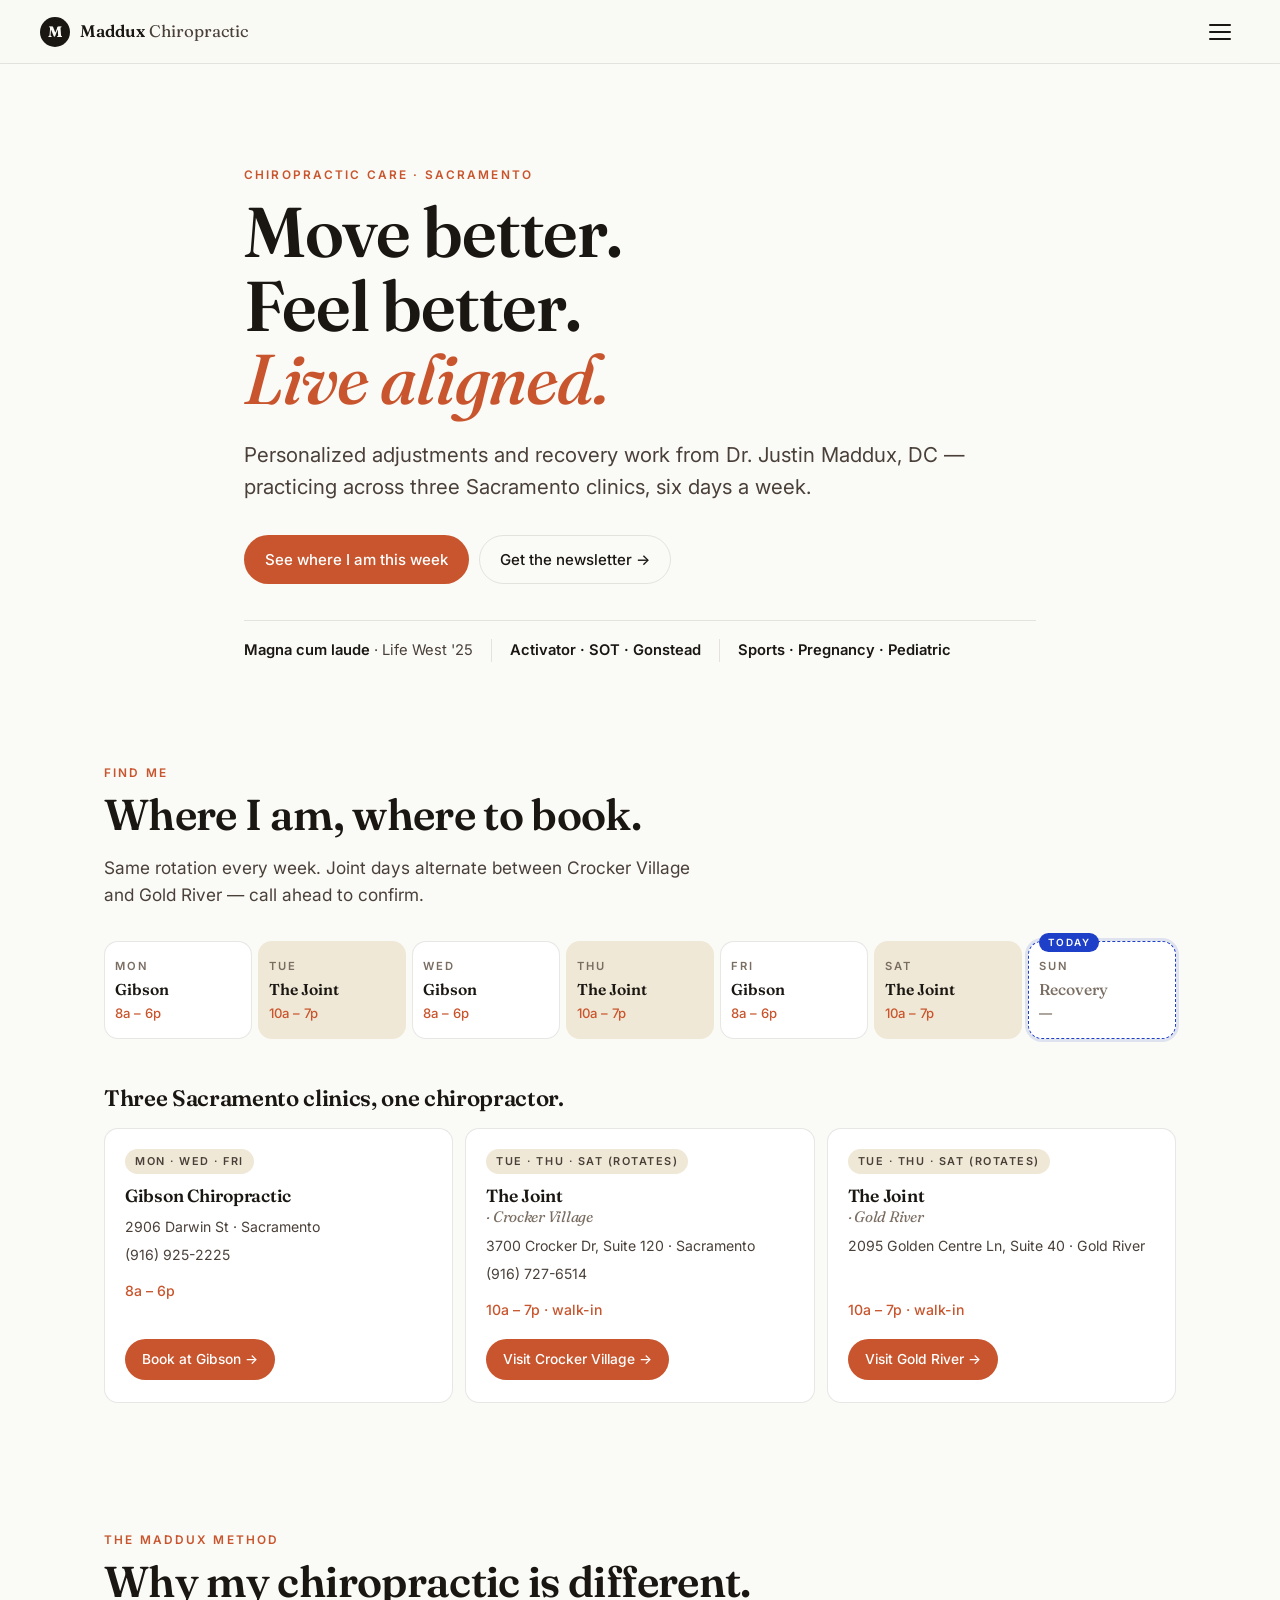
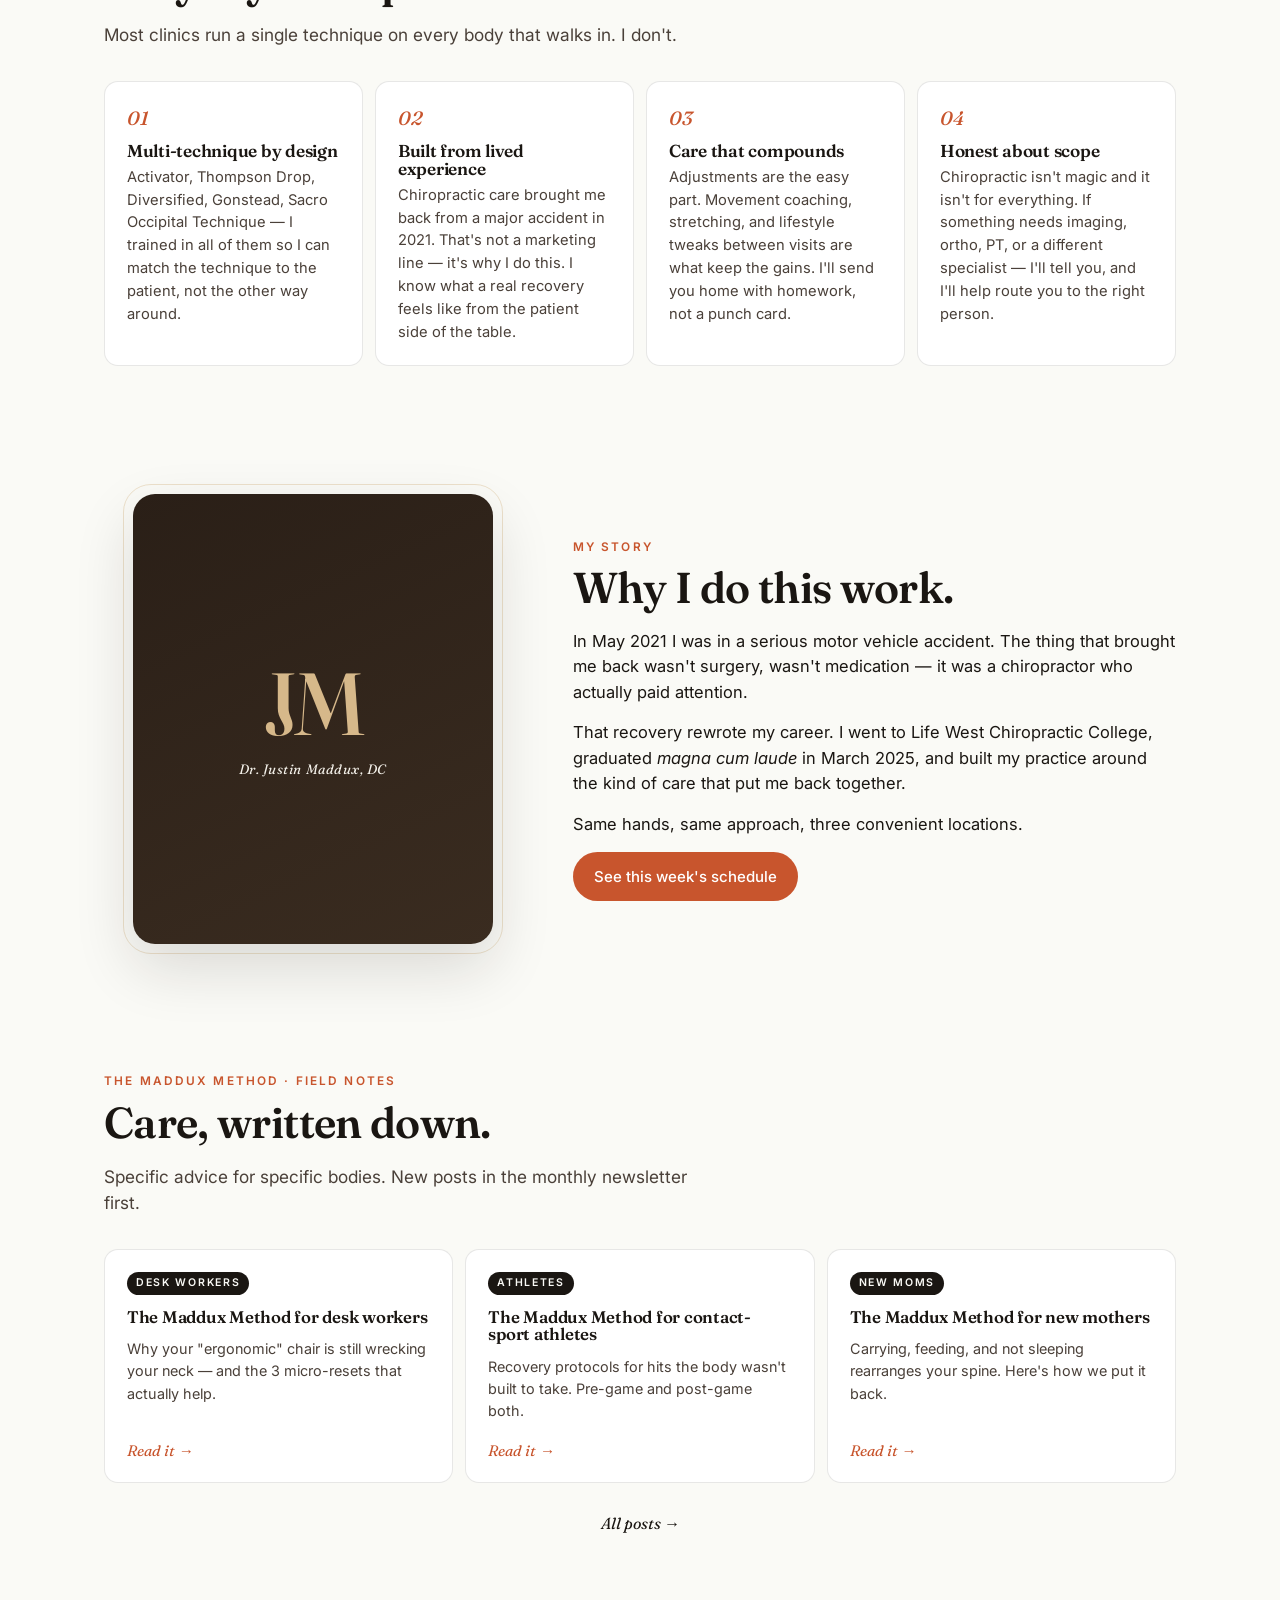
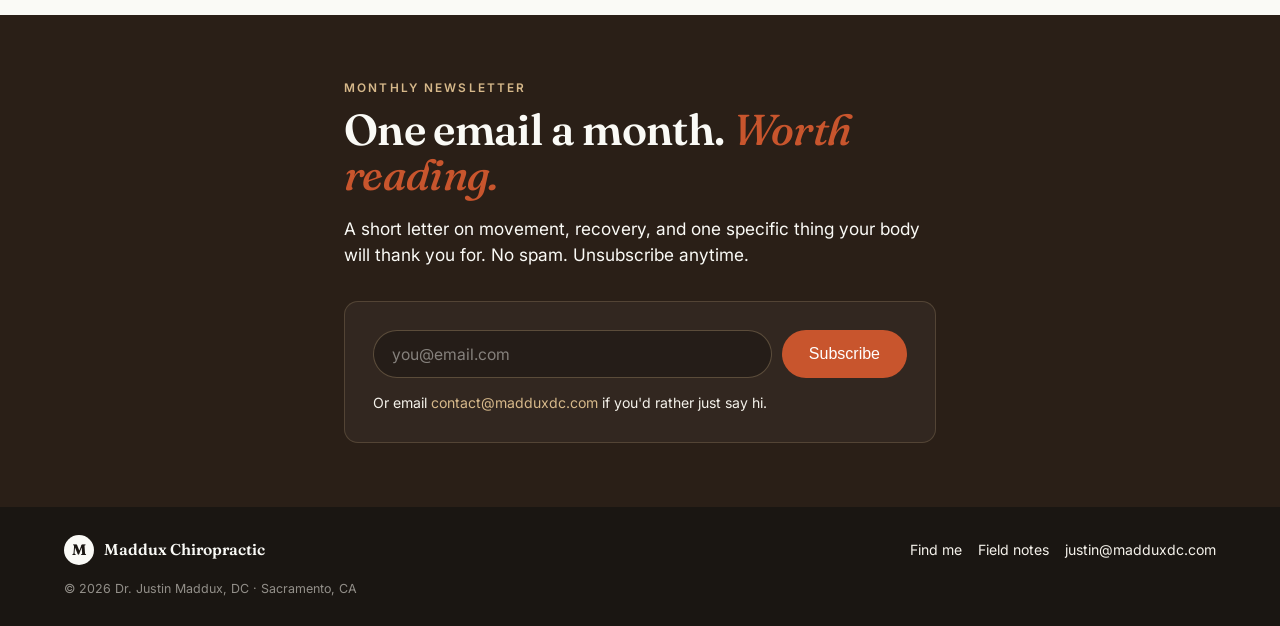
==== commit 6f678a28: "v3: bone+terracotta+cobalt palette, hamburger nav, editorial hero, find me section, density pass" ====
--- a/index.html
+++ b/index.html
@@ -5,7 +5,7 @@
   <meta name="viewport" content="width=device-width,initial-scale=1" />
   <title>Dr. Justin Maddux, DC — Sacramento Chiropractor</title>
   <meta name="description" content="Personalized chiropractic care from Dr. Justin Maddux, DC — serving Sacramento at Gibson Chiropractic and The Joint." />
-  <meta name="theme-color" content="#1f3a2e" />
+  <meta name="theme-color" content="#1a1612" />
   <link rel="icon" href="/favicon.svg" type="image/svg+xml" />
   <link rel="preconnect" href="https://fonts.googleapis.com" />
   <link rel="preconnect" href="https://fonts.gstatic.com" crossorigin />
@@ -38,105 +38,118 @@
     <span class="brand-mark" aria-hidden="true">M</span>
     <span class="brand-word">Maddux <span class="brand-sub">Chiropractic</span></span>
   </a>
-  <nav class="nav-links" aria-label="Primary">
-    <a href="#method">Method</a>
-    <a href="#schedule">Schedule</a>
-    <a href="#blog">Blog</a>
-    <a href="#newsletter" class="btn btn-pill">Newsletter</a>
-  </nav>
+  <button class="nav-toggle" aria-label="Open menu" aria-expanded="false" aria-controls="navOverlay">
+    <span></span><span></span><span></span>
+  </button>
 </header>
+
+<div class="nav-overlay" id="navOverlay" aria-hidden="true">
+  <div class="nav-overlay-inner">
+    <p class="nav-overlay-eyebrow">Maddux Chiropractic</p>
+    <nav aria-label="Primary">
+      <a href="#find">Find me</a>
+      <a href="#method">Method</a>
+      <a href="#about">About</a>
+      <a href="#blog">Field notes</a>
+      <a href="#newsletter">Newsletter</a>
+    </nav>
+    <div class="nav-overlay-foot">
+      <a href="mailto:justin@madduxdc.com">justin@madduxdc.com</a>
+      <a href="mailto:contact@madduxdc.com">contact@madduxdc.com</a>
+    </div>
+  </div>
+</div>
 
 <main id="top">
 
   <!-- ================ HERO ================ -->
   <section class="hero">
-    <div class="hero-copy">
-      <p class="eyebrow">Chiropractic care · Sacramento</p>
-      <h1>Move better.<br/>Feel better.<br/><em>Live aligned.</em></h1>
-      <p class="lede">Personalized adjustments and recovery work from Dr. Justin Maddux, DC — practicing across two Sacramento clinics, six days a week.</p>
-      <div class="cta-row">
-        <a href="#schedule" class="btn btn-primary">See where I am this week</a>
-        <a href="#newsletter" class="btn btn-ghost">Get the newsletter →</a>
-      </div>
-      <ul class="trust-row">
-        <li><strong>Magna cum laude</strong> · Life West, '25</li>
-        <li><strong>Activator · SOT · Gonstead</strong></li>
-        <li><strong>Sports · Pregnancy · Pediatric</strong></li>
-      </ul>
-    </div>
-    <div class="hero-art" aria-hidden="true">
-      <div class="hero-card">
-        <div class="hero-card-pulse"></div>
-        <svg viewBox="0 0 200 320" xmlns="http://www.w3.org/2000/svg">
-          <defs>
-            <linearGradient id="spine" x1="0" y1="0" x2="0" y2="1">
-              <stop offset="0%" stop-color="#c9a87a"/>
-              <stop offset="100%" stop-color="#1f3a2e"/>
-            </linearGradient>
-          </defs>
-          <g fill="none" stroke="url(#spine)" stroke-width="2.5" stroke-linecap="round">
-            <path d="M100 20 C 80 60, 120 90, 100 130 S 80 200, 100 240 S 120 290, 100 310" />
-          </g>
-          <g fill="url(#spine)">
-            <circle cx="100" cy="40" r="9"/><circle cx="108" cy="70" r="8"/><circle cx="92" cy="100" r="8"/>
-            <circle cx="106" cy="130" r="8"/><circle cx="94" cy="160" r="8"/><circle cx="104" cy="190" r="8"/>
-            <circle cx="96" cy="220" r="8"/><circle cx="102" cy="250" r="8"/><circle cx="98" cy="280" r="9"/>
-          </g>
-        </svg>
-      </div>
-    </div>
-  </section>
-
-  <!-- ================ SCHEDULE WIDGET ================ -->
-  <section id="schedule" class="schedule">
+    <p class="eyebrow">Chiropractic care · Sacramento</p>
+    <h1>Move better.<br/>Feel better.<br/><em>Live aligned.</em></h1>
+    <p class="lede">Personalized adjustments and recovery work from Dr. Justin Maddux, DC — practicing across three Sacramento clinics, six days a week.</p>
+    <div class="cta-row">
+      <a href="#find" class="btn btn-primary">See where I am this week</a>
+      <a href="#newsletter" class="btn btn-ghost">Get the newsletter →</a>
+    </div>
+    <ul class="trust-row">
+      <li><strong>Magna cum laude</strong> · Life West '25</li>
+      <li><strong>Activator · SOT · Gonstead</strong></li>
+      <li><strong>Sports · Pregnancy · Pediatric</strong></li>
+    </ul>
+  </section>
+
+  <!-- ================ FIND ME (schedule + locations merged) ================ -->
+  <section id="find" class="find">
     <header class="section-head">
-      <p class="eyebrow">This week</p>
-      <h2>Where to find me.</h2>
+      <p class="eyebrow">Find me</p>
+      <h2>Where I am, where to book.</h2>
       <p class="lede">Same rotation every week. Joint days alternate between Crocker Village and Gold River — call ahead to confirm.</p>
     </header>
+
     <div class="week-strip" role="list">
       <a href="#loc-gibson" class="day day-on" role="listitem" data-day="mon">
         <span class="day-label">Mon</span>
-        <span class="day-clinic">Gibson Chiropractic</span>
+        <span class="day-clinic">Gibson</span>
         <span class="day-hours">8a – 6p</span>
-        <span class="day-area">Sacramento</span>
-      </a>
-      <a href="#loc-joint" class="day day-on day-alt" role="listitem" data-day="tue">
+      </a>
+      <a href="#joint-clinics" class="day day-on day-alt" role="listitem" data-day="tue">
         <span class="day-label">Tue</span>
         <span class="day-clinic">The Joint</span>
         <span class="day-hours">10a – 7p</span>
-        <span class="day-area">Sacramento area</span>
       </a>
       <a href="#loc-gibson" class="day day-on" role="listitem" data-day="wed">
         <span class="day-label">Wed</span>
-        <span class="day-clinic">Gibson Chiropractic</span>
+        <span class="day-clinic">Gibson</span>
         <span class="day-hours">8a – 6p</span>
-        <span class="day-area">Sacramento</span>
-      </a>
-      <a href="#loc-joint" class="day day-on day-alt" role="listitem" data-day="thu">
+      </a>
+      <a href="#joint-clinics" class="day day-on day-alt" role="listitem" data-day="thu">
         <span class="day-label">Thu</span>
         <span class="day-clinic">The Joint</span>
         <span class="day-hours">10a – 7p</span>
-        <span class="day-area">Sacramento area</span>
       </a>
       <a href="#loc-gibson" class="day day-on" role="listitem" data-day="fri">
         <span class="day-label">Fri</span>
-        <span class="day-clinic">Gibson Chiropractic</span>
+        <span class="day-clinic">Gibson</span>
         <span class="day-hours">8a – 6p</span>
-        <span class="day-area">Sacramento</span>
-      </a>
-      <a href="#loc-joint" class="day day-on day-alt" role="listitem" data-day="sat">
+      </a>
+      <a href="#joint-clinics" class="day day-on day-alt" role="listitem" data-day="sat">
         <span class="day-label">Sat</span>
         <span class="day-clinic">The Joint</span>
         <span class="day-hours">10a – 7p</span>
-        <span class="day-area">Sacramento area</span>
       </a>
       <div class="day day-off" role="listitem" data-day="sun">
         <span class="day-label">Sun</span>
         <span class="day-clinic">Recovery</span>
         <span class="day-hours">—</span>
-        <span class="day-area">Closed</span>
       </div>
+    </div>
+
+    <h3 class="find-sub">Three Sacramento clinics, one chiropractor.</h3>
+    <div class="loc-row" id="joint-clinics">
+      <article id="loc-gibson" class="loc-mini">
+        <span class="loc-tag">Mon · Wed · Fri</span>
+        <h3>Gibson Chiropractic</h3>
+        <p class="loc-meta">2906 Darwin St · Sacramento</p>
+        <p class="loc-meta"><a href="tel:+19169252225">(916) 925-2225</a></p>
+        <p class="loc-hours">8a – 6p</p>
+        <a class="btn btn-primary btn-sm" href="https://www.gibsonchirocare.com/special" target="_blank" rel="noopener">Book at Gibson →</a>
+      </article>
+      <article class="loc-mini">
+        <span class="loc-tag">Tue · Thu · Sat (rotates)</span>
+        <h3>The Joint <em>· Crocker Village</em></h3>
+        <p class="loc-meta">3700 Crocker Dr, Suite 120 · Sacramento</p>
+        <p class="loc-meta"><a href="tel:+19167276514">(916) 727-6514</a></p>
+        <p class="loc-hours">10a – 7p · walk-in</p>
+        <a class="btn btn-primary btn-sm" href="https://www.thejoint.com/california/sacramento/crocker-village-31093" target="_blank" rel="noopener">Visit Crocker Village →</a>
+      </article>
+      <article class="loc-mini">
+        <span class="loc-tag">Tue · Thu · Sat (rotates)</span>
+        <h3>The Joint <em>· Gold River</em></h3>
+        <p class="loc-meta">2095 Golden Centre Ln, Suite 40 · Gold River</p>
+        <p class="loc-meta">&nbsp;</p>
+        <p class="loc-hours">10a – 7p · walk-in</p>
+        <a class="btn btn-primary btn-sm" href="https://www.thejoint.com/california/gold-river/gold-river-31076" target="_blank" rel="noopener">Visit Gold River →</a>
+      </article>
     </div>
   </section>
 
@@ -145,7 +158,7 @@
     <header class="section-head">
       <p class="eyebrow">The Maddux Method</p>
       <h2>Why my chiropractic is different.</h2>
-      <p class="lede">Most clinics run a single technique on every body that walks in. I don't. Here's what shapes my care.</p>
+      <p class="lede">Most clinics run a single technique on every body that walks in. I don't.</p>
     </header>
     <div class="method-grid">
       <article class="method-card">
@@ -184,51 +197,8 @@
       <h2>Why I do this work.</h2>
       <p>In May 2021 I was in a serious motor vehicle accident. The thing that brought me back wasn't surgery, wasn't medication — it was a chiropractor who actually paid attention.</p>
       <p>That recovery rewrote my career. I went to Life West Chiropractic College, graduated <em>magna cum laude</em> in March 2025, and built my practice around the kind of care that put me back together.</p>
-      <p>I see patients across two Sacramento clinics. Same hands, same approach, two convenient locations.</p>
-      <a href="#schedule" class="btn btn-primary">See this week's schedule</a>
-    </div>
-  </section>
-
-  <!-- ================ LOCATIONS ================ -->
-  <section id="locations" class="locations">
-    <header class="section-head">
-      <p class="eyebrow">Book a visit</p>
-      <h2>Three locations, one chiropractor.</h2>
-      <p class="lede">Each clinic books on its own platform. Click through to schedule with whichever location works for you.</p>
-    </header>
-    <div class="loc-grid">
-      <article id="loc-gibson" class="loc-card">
-        <header class="loc-card-head">
-          <p class="loc-tag">Mon · Wed · Fri</p>
-          <h3>Gibson Chiropractic</h3>
-          <p class="loc-sub">Full-service practice · Sacramento</p>
-        </header>
-        <p class="loc-meta">2906 Darwin St · Sacramento, CA 95821</p>
-        <p class="loc-meta"><a href="tel:+19169252225">(916) 925-2225</a></p>
-        <p class="loc-hours">8a – 6p (with lunch break)</p>
-        <a class="btn btn-primary" href="https://www.gibsonchirocare.com/special" target="_blank" rel="noopener">Book at Gibson →</a>
-      </article>
-      <article id="loc-joint" class="loc-card loc-card-double">
-        <header class="loc-card-head">
-          <p class="loc-tag">Tue · Thu · Sat</p>
-          <h3>The Joint Chiropractic</h3>
-          <p class="loc-sub">Walk-in friendly · Two Sacramento locations</p>
-        </header>
-        <p class="loc-note">I rotate between these two — call the location to confirm I'm in.</p>
-
-        <div class="loc-sub-card">
-          <h4>Crocker Village</h4>
-          <p class="loc-meta">3700 Crocker Dr, Suite 120 · Sacramento, CA 95818</p>
-          <p class="loc-meta"><a href="tel:+19167276514">(916) 727-6514</a></p>
-          <a class="btn btn-ghost btn-sm" href="https://www.thejoint.com/california/sacramento/crocker-village-31093" target="_blank" rel="noopener">Visit Crocker Village →</a>
-        </div>
-
-        <div class="loc-sub-card">
-          <h4>Gold River</h4>
-          <p class="loc-meta">2095 Golden Centre Ln, Suite 40 · Gold River, CA 95670</p>
-          <a class="btn btn-ghost btn-sm" href="https://www.thejoint.com/california/gold-river/gold-river-31076" target="_blank" rel="noopener">Visit Gold River →</a>
-        </div>
-      </article>
+      <p>Same hands, same approach, three convenient locations.</p>
+      <a href="#find" class="btn btn-primary">See this week's schedule</a>
     </div>
   </section>
 
@@ -241,19 +211,19 @@
     </header>
     <div class="blog-grid">
       <a href="/blog/maddux-method-desk-workers/" class="blog-tile">
-        <span class="blog-tag">For desk workers</span>
+        <span class="blog-tag">Desk workers</span>
         <h3>The Maddux Method for desk workers</h3>
         <p>Why your "ergonomic" chair is still wrecking your neck — and the 3 micro-resets that actually help.</p>
         <span class="blog-link">Read it →</span>
       </a>
       <a href="/blog/maddux-method-contact-sports/" class="blog-tile">
-        <span class="blog-tag">For athletes</span>
+        <span class="blog-tag">Athletes</span>
         <h3>The Maddux Method for contact-sport athletes</h3>
         <p>Recovery protocols for hits the body wasn't built to take. Pre-game and post-game both.</p>
         <span class="blog-link">Read it →</span>
       </a>
       <a href="/blog/maddux-method-new-mothers/" class="blog-tile">
-        <span class="blog-tag">For new moms</span>
+        <span class="blog-tag">New moms</span>
         <h3>The Maddux Method for new mothers</h3>
         <p>Carrying, feeding, and not sleeping rearranges your spine. Here's how we put it back.</p>
         <span class="blog-link">Read it →</span>
@@ -274,7 +244,6 @@
       <form class="news-form" name="newsletter" method="POST" data-netlify="true" netlify-honeypot="bot-field" action="/thanks.html">
         <input type="hidden" name="form-name" value="newsletter" />
         <p class="hp-field"><label>Don't fill this out: <input name="bot-field" /></label></p>
-
         <div class="news-row">
           <input id="email" name="email" type="email" required autocomplete="email" placeholder="you@email.com" aria-label="Email address" />
           <button class="btn btn-primary btn-lg" type="submit">Subscribe</button>
@@ -293,9 +262,8 @@
       <span>Maddux Chiropractic</span>
     </div>
     <div class="footer-links">
-      <a href="#schedule">Schedule</a>
-      <a href="#locations">Locations</a>
-      <a href="/blog/">Blog</a>
+      <a href="#find">Find me</a>
+      <a href="/blog/">Field notes</a>
       <a href="mailto:justin@madduxdc.com">justin@madduxdc.com</a>
     </div>
     <p class="footer-fine">© <span id="yr"></span> Dr. Justin Maddux, DC · Sacramento, CA</p>
@@ -305,7 +273,8 @@
 <script>
   // Year
   document.getElementById('yr').textContent = new Date().getFullYear();
-  // Highlight today in the schedule
+
+  // Highlight today
   (function () {
     var keys = ['sun','mon','tue','wed','thu','fri','sat'];
     var today = keys[new Date().getDay()];
@@ -313,6 +282,22 @@
       if (el.dataset.day === today) el.classList.add('day-today');
     });
   })();
+
+  // Hamburger nav
+  (function () {
+    var toggle = document.querySelector('.nav-toggle');
+    var overlay = document.getElementById('navOverlay');
+    function setOpen(o) {
+      overlay.classList.toggle('open', o);
+      toggle.classList.toggle('open', o);
+      toggle.setAttribute('aria-expanded', o);
+      overlay.setAttribute('aria-hidden', !o);
+      document.body.style.overflow = o ? 'hidden' : '';
+    }
+    toggle.addEventListener('click', function () { setOpen(!overlay.classList.contains('open')); });
+    overlay.querySelectorAll('a').forEach(function (a) { a.addEventListener('click', function () { setOpen(false); }); });
+    document.addEventListener('keydown', function (e) { if (e.key === 'Escape') setOpen(false); });
+  })();
 </script>
 
 </body>
--- a/styles.css
+++ b/styles.css
@@ -1,64 +1,76 @@
 :root {
-  --cream: #f6f1e7;
-  --cream-2: #efe7d4;
-  --cream-3: #e3d6b8;
-  --ink: #14201a;
-  --ink-2: #2c3a32;
-  --forest: #1f3a2e;
-  --forest-2: #2c5440;
-  --copper: #c9784a;
-  --copper-2: #b06738;
-  --brass: #c9a87a;
-  --line: rgba(20, 32, 26, 0.12);
-  --line-2: rgba(20, 32, 26, 0.06);
-  --shadow: 0 12px 40px rgba(20, 32, 26, 0.08);
-  --shadow-lg: 0 30px 80px rgba(20, 32, 26, 0.18);
-  --r-sm: 10px;
-  --r-md: 18px;
-  --r-lg: 28px;
+  /* ---- palette: bone + sand + cocoa + terracotta + cobalt ---- */
+  --bone:     #fafaf6;
+  --bone-2:   #f4f1ea;
+  --sand:     #f0e8d6;
+  --sand-2:   #e8dec5;
+  --ink:      #1a1612;
+  --ink-2:    #4a4039;
+  --ink-3:    #7a6d62;
+  --terra:    #c8552d;
+  --terra-2:  #a8431f;
+  --cobalt:   #1e3fc7;
+  --cocoa:    #2a1f17;
+  --cocoa-2:  #3a2c20;
+  --brass:    #d6b88a;
+  --line:     rgba(26, 22, 18, 0.10);
+  --line-2:   rgba(26, 22, 18, 0.05);
+  --shadow:   0 8px 28px rgba(26, 22, 18, 0.06);
+  --shadow-lg:0 24px 60px rgba(26, 22, 18, 0.14);
+  --r-sm: 8px;
+  --r-md: 14px;
+  --r-lg: 22px;
+  --nav-h: 64px;
 }
 
 * { box-sizing: border-box; }
 html { scroll-behavior: smooth; }
 body {
   margin: 0;
-  background: var(--cream);
+  background: var(--bone);
   color: var(--ink);
   font-family: 'Inter', system-ui, -apple-system, sans-serif;
-  font-size: 17px;
-  line-height: 1.6;
+  font-size: 16.5px;
+  line-height: 1.55;
   -webkit-font-smoothing: antialiased;
 }
 
 h1, h2, h3, h4 {
   font-family: 'Fraunces', Georgia, serif;
   font-weight: 600;
-  letter-spacing: -0.01em;
-  line-height: 1.05;
+  letter-spacing: -0.015em;
+  line-height: 1.04;
   margin: 0 0 0.4em;
-}
-h1 { font-size: clamp(2.6rem, 6vw, 4.6rem); }
-h1 em, h2 em { font-style: italic; color: var(--copper); font-weight: 500; }
-h2 { font-size: clamp(2rem, 4vw, 3rem); }
-h3 { font-size: 1.25rem; margin-bottom: 0.4em; }
-h4 { font-size: 1.05rem; }
-
-p { margin: 0 0 1em; }
-a { color: var(--forest); text-decoration: none; transition: color .2s ease; }
-a:hover { color: var(--copper); }
+  color: var(--ink);
+}
+h1 { font-size: clamp(2rem, 7.5vw, 4.4rem); }
+h1 em, h2 em { font-style: italic; color: var(--terra); font-weight: 500; }
+h2 { font-size: clamp(1.7rem, 3.6vw, 2.7rem); }
+h3 { font-size: 1.18rem; margin-bottom: 0.35em; }
+h3 em { font-style: italic; color: var(--terra); font-weight: 400; }
+h4 { font-size: 1rem; }
+
+p { margin: 0 0 0.9em; }
+a { color: var(--ink); text-decoration: none; transition: color .18s ease; }
+a:hover { color: var(--terra); }
 
 .eyebrow {
   font-family: 'Inter', sans-serif;
   text-transform: uppercase;
   letter-spacing: 0.18em;
-  font-size: 0.78rem;
-  font-weight: 500;
-  color: var(--forest-2);
-  margin-bottom: 1.2em;
+  font-size: 0.74rem;
+  font-weight: 600;
+  color: var(--terra);
+  margin-bottom: 0.9em;
 }
 .eyebrow-light { color: var(--brass); }
-.lede { font-size: 1.18rem; color: var(--ink-2); max-width: 56ch; }
-.lede-light { color: var(--cream-2); }
+.lede {
+  font-size: 1.08rem;
+  color: var(--ink-2);
+  max-width: 56ch;
+  margin: 0 0 0.4em;
+}
+.lede-light { color: var(--bone-2); }
 
 /* ---------- nav ---------- */
 .nav {
@@ -68,246 +80,376 @@
   display: flex;
   justify-content: space-between;
   align-items: center;
-  padding: 18px clamp(20px, 5vw, 56px);
-  background: rgba(246, 241, 231, 0.85);
+  height: var(--nav-h);
+  padding: 0 clamp(18px, 4vw, 40px);
+  background: rgba(250, 250, 246, 0.9);
   backdrop-filter: saturate(180%) blur(14px);
   border-bottom: 1px solid var(--line);
 }
 .brand {
   display: inline-flex;
   align-items: center;
-  gap: 12px;
-  font-family: 'Fraunces', serif;
-  font-weight: 600;
-  font-size: 1.15rem;
+  gap: 10px;
+  font-family: 'Fraunces', serif;
+  font-weight: 600;
+  font-size: 1.05rem;
   color: var(--ink);
 }
 .brand-mark {
   display: inline-grid;
   place-items: center;
-  width: 34px; height: 34px;
+  width: 30px; height: 30px;
   border-radius: 50%;
-  background: var(--forest);
-  color: var(--cream);
+  background: var(--ink);
+  color: var(--bone);
   font-weight: 700;
-  font-family: 'Fraunces', serif;
-}
-.brand-sub { color: var(--forest-2); font-weight: 400; }
-.nav-links { display: flex; align-items: center; gap: 28px; }
-.nav-links a { font-weight: 500; font-size: 0.97rem; }
-@media (max-width: 640px) {
-  .nav-links a:not(.btn) { display: none; }
-}
+  font-size: 0.95rem;
+  font-family: 'Fraunces', serif;
+}
+.brand-sub { color: var(--ink-2); font-weight: 400; }
+
+/* hamburger button */
+.nav-toggle {
+  width: 40px;
+  height: 36px;
+  border: none;
+  background: transparent;
+  cursor: pointer;
+  display: inline-flex;
+  flex-direction: column;
+  justify-content: center;
+  align-items: center;
+  gap: 5px;
+  padding: 0;
+}
+.nav-toggle span {
+  display: block;
+  width: 22px;
+  height: 2px;
+  background: var(--ink);
+  border-radius: 2px;
+  transition: transform .25s ease, opacity .15s ease;
+  transform-origin: center;
+}
+.nav-toggle.open span:nth-child(1) { transform: translateY(7px) rotate(45deg); }
+.nav-toggle.open span:nth-child(2) { opacity: 0; }
+.nav-toggle.open span:nth-child(3) { transform: translateY(-7px) rotate(-45deg); }
+
+/* nav overlay */
+.nav-overlay {
+  position: fixed;
+  inset: 0;
+  background: var(--cocoa);
+  color: var(--bone);
+  z-index: 40;
+  display: flex;
+  flex-direction: column;
+  justify-content: center;
+  padding: 80px clamp(20px, 6vw, 80px) 40px;
+  opacity: 0;
+  pointer-events: none;
+  transition: opacity .25s ease;
+}
+.nav-overlay.open { opacity: 1; pointer-events: auto; }
+.nav-overlay-inner { max-width: 720px; margin: 0 auto; width: 100%; }
+.nav-overlay-eyebrow {
+  font-family: 'Inter', sans-serif;
+  text-transform: uppercase;
+  letter-spacing: 0.22em;
+  font-size: 0.72rem;
+  font-weight: 600;
+  color: var(--brass);
+  margin: 0 0 32px;
+}
+.nav-overlay nav {
+  display: flex;
+  flex-direction: column;
+  gap: 8px;
+}
+.nav-overlay nav a {
+  font-family: 'Fraunces', serif;
+  font-weight: 500;
+  font-size: clamp(2rem, 6vw, 3.4rem);
+  color: var(--bone);
+  letter-spacing: -0.015em;
+  line-height: 1.1;
+  transition: color .15s ease, transform .2s ease;
+}
+.nav-overlay nav a:hover { color: var(--terra); transform: translateX(8px); }
+.nav-overlay-foot {
+  margin-top: 48px;
+  padding-top: 24px;
+  border-top: 1px solid rgba(214, 184, 138, 0.2);
+  display: flex;
+  flex-direction: column;
+  gap: 8px;
+}
+.nav-overlay-foot a {
+  font-size: 0.95rem;
+  color: var(--brass);
+}
+.nav-overlay-foot a:hover { color: var(--terra); }
 
 /* ---------- buttons ---------- */
 .btn {
   display: inline-flex;
   align-items: center;
   justify-content: center;
-  gap: 8px;
-  padding: 14px 22px;
+  gap: 6px;
+  padding: 12px 20px;
   border-radius: 999px;
   font-weight: 500;
-  font-size: 0.98rem;
+  font-size: 0.94rem;
   border: 1px solid transparent;
   cursor: pointer;
-  transition: transform .15s ease, background .2s ease, color .2s ease, border-color .2s ease;
+  transition: transform .15s ease, background .18s ease, color .18s ease, border-color .18s ease;
+  text-decoration: none;
 }
 .btn:hover { transform: translateY(-1px); }
-.btn-primary { background: var(--forest); color: var(--cream); }
-.btn-primary:hover { background: var(--forest-2); color: var(--cream); }
-.btn-ghost { background: transparent; color: var(--forest); border-color: var(--line); }
-.btn-ghost:hover { border-color: var(--forest); color: var(--forest); }
-.btn-pill { background: var(--ink); color: var(--cream); padding: 10px 18px; }
-.btn-pill:hover { background: var(--forest); color: var(--cream); }
-.btn-lg { padding: 16px 28px; font-size: 1.02rem; }
-.btn-sm { padding: 10px 16px; font-size: 0.88rem; }
+.btn-primary { background: var(--terra); color: #fff; }
+.btn-primary:hover { background: var(--terra-2); color: #fff; }
+.btn-ghost { background: transparent; color: var(--ink); border-color: var(--line); }
+.btn-ghost:hover { border-color: var(--ink); color: var(--ink); }
+.btn-lg { padding: 14px 26px; font-size: 1rem; }
+.btn-sm { padding: 9px 16px; font-size: 0.86rem; }
+
+/* ---------- sections ---------- */
+section {
+  padding: clamp(48px, 5vw, 88px) clamp(20px, 5vw, 64px);
+  max-width: 1200px;
+  margin: 0 auto;
+}
+.section-head { max-width: 660px; margin-bottom: 32px; }
+.section-head .lede { margin-top: 12px; }
+.section-head-light h2, .section-head-light .lede { color: var(--bone); }
 
 /* ---------- hero ---------- */
 .hero {
-  display: grid;
-  grid-template-columns: 1.2fr 1fr;
-  gap: clamp(24px, 5vw, 80px);
-  align-items: center;
-  padding: clamp(60px, 9vw, 120px) clamp(20px, 5vw, 80px);
-  max-width: 1280px;
-  margin: 0 auto;
-}
-@media (max-width: 880px) { .hero { grid-template-columns: 1fr; } }
-.hero-copy h1 { color: var(--ink); }
-.cta-row { display: flex; flex-wrap: wrap; gap: 12px; margin-top: 28px; }
+  max-width: 920px;
+  padding-top: clamp(60px, 8vw, 120px);
+  padding-bottom: clamp(40px, 5vw, 72px);
+  text-align: left;
+}
+.hero h1 { margin-bottom: 24px; }
+.hero .lede { font-size: clamp(1.1rem, 1.6vw, 1.3rem); max-width: 60ch; margin-bottom: 32px; }
+.cta-row {
+  display: flex;
+  flex-wrap: wrap;
+  gap: 10px;
+}
 .trust-row {
-  display: flex; flex-wrap: wrap; gap: 22px;
-  list-style: none; padding: 0; margin: 36px 0 0;
-  color: var(--ink-2); font-size: 0.95rem;
-}
-.trust-row li { position: relative; padding-left: 22px; }
-.trust-row li::before {
-  content: ""; position: absolute; left: 0; top: 0.55em;
-  width: 10px; height: 10px; border-radius: 50%; background: var(--copper);
-}
-
-.hero-art { display: grid; place-items: center; }
-.hero-card {
+  display: flex;
+  flex-wrap: wrap;
+  gap: 0;
+  list-style: none;
+  padding: 0;
+  margin: 36px 0 0;
+  color: var(--ink-2);
+  font-size: 0.92rem;
+  border-top: 1px solid var(--line);
+  padding-top: 18px;
+}
+.trust-row li {
   position: relative;
-  width: min(420px, 90%);
-  aspect-ratio: 3/4;
-  background: linear-gradient(160deg, #efe7d4, #e3d6b8);
-  border-radius: var(--r-lg);
-  box-shadow: var(--shadow-lg);
-  display: grid; place-items: center;
-  overflow: hidden;
-}
-.hero-card svg { width: 55%; height: auto; }
-.hero-card-pulse {
-  position: absolute; inset: 12px;
-  border-radius: calc(var(--r-lg) - 6px);
-  border: 1px dashed rgba(31, 58, 46, 0.25);
-  pointer-events: none;
-}
-
-/* ---------- sections ---------- */
-section {
-  padding: clamp(70px, 8vw, 110px) clamp(20px, 5vw, 80px);
-  max-width: 1280px;
-  margin: 0 auto;
-}
-.section-head { max-width: 720px; margin-bottom: 48px; }
-.section-head-light h2, .section-head-light .lede { color: var(--cream); }
-
-/* ---------- schedule widget ---------- */
-.schedule { padding-top: 0; }
+  padding: 0 18px;
+  border-right: 1px solid var(--line);
+}
+.trust-row li:first-child { padding-left: 0; }
+.trust-row li:last-child { border-right: 0; }
+.trust-row strong { color: var(--ink); font-weight: 600; }
+@media (max-width: 600px) {
+  .trust-row { flex-direction: column; gap: 6px; align-items: flex-start; }
+  .trust-row li { padding: 0; border: 0; }
+}
+
+/* ---------- find me (schedule + locations) ---------- */
+.find { padding-top: clamp(28px, 3vw, 48px); }
+
 .week-strip {
   display: grid;
   grid-template-columns: repeat(7, 1fr);
-  gap: 10px;
-}
-@media (max-width: 880px) { .week-strip { grid-template-columns: repeat(2, 1fr); } }
-@media (max-width: 480px) { .week-strip { grid-template-columns: 1fr; } }
+  gap: 6px;
+  margin-bottom: 48px;
+}
+@media (max-width: 760px) { .week-strip { grid-template-columns: repeat(7, 1fr); gap: 4px; } }
+@media (max-width: 480px) { .week-strip { grid-template-columns: repeat(2, 1fr); gap: 6px; } }
+
 .day {
   display: flex;
   flex-direction: column;
-  gap: 4px;
-  padding: 22px 16px;
+  gap: 2px;
+  padding: 16px 10px 14px;
   border-radius: var(--r-md);
   background: #fff;
   border: 1px solid var(--line);
   text-decoration: none;
   color: var(--ink);
-  transition: transform .2s ease, box-shadow .2s ease, border-color .2s ease;
+  transition: transform .15s ease, box-shadow .18s ease, border-color .18s ease;
   position: relative;
+  text-align: left;
 }
 .day:hover {
-  transform: translateY(-3px);
+  transform: translateY(-2px);
   box-shadow: var(--shadow);
   color: var(--ink);
-  border-color: var(--forest);
+  border-color: var(--ink);
 }
 .day-label {
-  font-family: 'Fraunces', serif;
-  font-weight: 500;
-  font-size: 0.95rem;
+  font-family: 'Inter', sans-serif;
+  font-weight: 600;
+  font-size: 0.7rem;
   text-transform: uppercase;
-  letter-spacing: 0.12em;
-  color: var(--forest-2);
+  letter-spacing: 0.16em;
+  color: var(--ink-3);
 }
 .day-clinic {
   font-family: 'Fraunces', serif;
   font-weight: 600;
-  font-size: 1.05rem;
-  color: var(--ink);
-  margin-top: 6px;
-}
-.day-hours { color: var(--copper); font-weight: 500; font-size: 0.92rem; }
-.day-area { color: var(--ink-2); font-size: 0.85rem; }
-.day-alt { background: linear-gradient(160deg, #fff, var(--cream-2)); }
+  font-size: 0.98rem;
+  color: var(--ink);
+  margin-top: 4px;
+  line-height: 1.15;
+}
+.day-hours { color: var(--terra); font-weight: 500; font-size: 0.82rem; margin-top: 2px; }
+.day-alt { background: var(--sand); border-color: transparent; }
 .day-off {
   background: transparent;
   border-style: dashed;
-  border-color: var(--line);
   cursor: default;
 }
-.day-off .day-clinic { color: var(--ink-2); font-weight: 500; }
-.day-off .day-hours { color: var(--ink-2); }
+.day-off .day-clinic { color: var(--ink-3); font-weight: 500; }
+.day-off .day-hours { color: var(--ink-3); }
 .day-today {
-  border-color: var(--copper);
-  box-shadow: 0 0 0 3px rgba(201, 120, 74, 0.15);
+  border-color: var(--cobalt);
+  background: #fff;
+  box-shadow: 0 0 0 3px rgba(30, 63, 199, 0.12);
 }
 .day-today::before {
   content: "Today";
   position: absolute;
-  top: -10px; left: 12px;
-  background: var(--copper);
+  top: -9px; left: 10px;
+  background: var(--cobalt);
   color: #fff;
-  padding: 2px 10px;
+  padding: 2px 9px;
   border-radius: 999px;
-  font-size: 0.7rem;
-  letter-spacing: 0.1em;
+  font-size: 0.62rem;
+  letter-spacing: 0.14em;
   text-transform: uppercase;
-  font-weight: 500;
-}
+  font-weight: 600;
+}
+
+.find-sub {
+  font-family: 'Fraunces', serif;
+  font-size: 1.4rem;
+  font-weight: 600;
+  margin: 8px 0 18px;
+  color: var(--ink);
+}
+
+.loc-row {
+  display: grid;
+  grid-template-columns: repeat(3, 1fr);
+  gap: 12px;
+}
+@media (max-width: 880px) { .loc-row { grid-template-columns: 1fr; } }
+
+.loc-mini {
+  background: #fff;
+  border: 1px solid var(--line);
+  border-radius: var(--r-md);
+  padding: 20px 20px 22px;
+  display: flex;
+  flex-direction: column;
+  gap: 4px;
+  transition: transform .18s ease, box-shadow .18s ease;
+}
+.loc-mini:hover { transform: translateY(-2px); box-shadow: var(--shadow); }
+.loc-tag {
+  display: inline-block;
+  align-self: flex-start;
+  background: var(--sand);
+  color: var(--ink-2);
+  font-size: 0.68rem;
+  letter-spacing: 0.14em;
+  text-transform: uppercase;
+  font-weight: 600;
+  padding: 4px 10px;
+  border-radius: 999px;
+  margin-bottom: 8px;
+}
+.loc-mini h3 { font-size: 1.1rem; line-height: 1.15; margin-bottom: 6px; }
+.loc-mini h3 em { font-weight: 400; font-size: 0.95rem; color: var(--ink-3); display: block; margin-top: 2px; }
+.loc-meta { color: var(--ink-2); font-size: 0.88rem; margin: 0 0 2px; }
+.loc-meta a { color: var(--ink-2); }
+.loc-meta a:hover { color: var(--terra); }
+.loc-hours { color: var(--terra); font-weight: 500; font-size: 0.88rem; margin: 8px 0 14px; }
+.loc-mini .btn { align-self: flex-start; margin-top: auto; }
 
 /* ---------- methodology ---------- */
 .method-grid {
   display: grid;
-  grid-template-columns: repeat(auto-fit, minmax(260px, 1fr));
-  gap: 18px;
+  grid-template-columns: repeat(auto-fit, minmax(240px, 1fr));
+  gap: 12px;
 }
 .method-card {
   background: #fff;
   border: 1px solid var(--line);
   border-radius: var(--r-md);
-  padding: 32px 28px 30px;
+  padding: 22px 22px 22px;
   position: relative;
+  transition: transform .18s ease, box-shadow .18s ease, border-color .18s ease;
+}
+.method-card:hover {
+  transform: translateY(-3px);
   box-shadow: var(--shadow);
-  transition: transform .2s ease, box-shadow .2s ease;
-}
-.method-card:hover { transform: translateY(-4px); box-shadow: var(--shadow-lg); }
+  border-color: var(--terra);
+}
 .method-num {
   font-family: 'Fraunces', serif;
   font-style: italic;
   font-weight: 500;
-  color: var(--copper);
-  font-size: 1.4rem;
+  color: var(--terra);
+  font-size: 1.2rem;
   display: block;
-  margin-bottom: 12px;
-}
-.method-card p { color: var(--ink-2); font-size: 0.97rem; margin: 0; }
+  margin-bottom: 8px;
+}
+.method-card h3 { font-size: 1.08rem; }
+.method-card p { color: var(--ink-2); font-size: 0.92rem; margin: 0; }
 
 /* ---------- about ---------- */
 .about {
   display: grid;
-  grid-template-columns: 1fr 1.2fr;
-  gap: clamp(28px, 5vw, 80px);
-  align-items: center;
-}
-@media (max-width: 880px) { .about { grid-template-columns: 1fr; } }
+  grid-template-columns: 0.9fr 1.3fr;
+  gap: clamp(24px, 4vw, 64px);
+  align-items: center;
+}
+@media (max-width: 760px) { .about { grid-template-columns: 1fr; } }
 .about-photo { display: grid; place-items: center; }
 .photo-frame {
   width: 100%;
+  max-width: 360px;
   aspect-ratio: 4/5;
-  background: linear-gradient(150deg, var(--forest), var(--forest-2));
+  background: linear-gradient(155deg, var(--cocoa), var(--cocoa-2));
   border-radius: var(--r-lg);
   display: flex;
   flex-direction: column;
   justify-content: center;
   align-items: center;
-  gap: 16px;
-  color: var(--brass);
+  gap: 12px;
   box-shadow: var(--shadow-lg);
   position: relative;
 }
 .photo-frame::after {
   content: "";
-  position: absolute; inset: -14px;
+  position: absolute; inset: -10px;
   border: 1px solid var(--brass);
   border-radius: calc(var(--r-lg) + 6px);
-  z-index: -1; opacity: 0.5;
+  z-index: -1; opacity: 0.4;
 }
 .photo-monogram {
   font-family: 'Fraunces', serif;
   font-weight: 500;
-  font-size: clamp(4rem, 10vw, 7rem);
+  font-size: clamp(3.5rem, 8vw, 5.5rem);
   letter-spacing: -0.04em;
   color: var(--brass);
   line-height: 1;
@@ -315,267 +457,220 @@
 .photo-caption {
   font-family: 'Fraunces', serif;
   font-style: italic;
-  font-size: 0.9rem;
+  font-size: 0.85rem;
   letter-spacing: 0.04em;
-  color: var(--cream-2);
-}
-
-/* ---------- locations ---------- */
-.loc-grid {
+  color: var(--bone-2);
+}
+
+/* ---------- blog ---------- */
+.blog-grid {
   display: grid;
-  grid-template-columns: 1fr 1.2fr;
-  gap: 18px;
-  align-items: stretch;
-}
-@media (max-width: 880px) { .loc-grid { grid-template-columns: 1fr; } }
-.loc-card {
+  grid-template-columns: repeat(auto-fit, minmax(260px, 1fr));
+  gap: 12px;
+}
+.blog-tile {
+  display: flex;
+  flex-direction: column;
+  gap: 8px;
   background: #fff;
   border: 1px solid var(--line);
   border-radius: var(--r-md);
-  padding: 32px 28px;
+  padding: 22px 22px 20px;
+  color: var(--ink);
+  transition: transform .18s ease, box-shadow .18s ease, border-color .18s ease;
+}
+.blog-tile:hover {
+  transform: translateY(-3px);
   box-shadow: var(--shadow);
-  display: flex;
-  flex-direction: column;
-  gap: 6px;
-}
-.loc-card-head { margin-bottom: 8px; }
-.loc-tag {
-  display: inline-block;
-  background: var(--cream-2);
-  color: var(--forest-2);
-  font-size: 0.78rem;
-  letter-spacing: 0.14em;
-  text-transform: uppercase;
-  font-weight: 500;
-  padding: 5px 12px;
-  border-radius: 999px;
-  margin-bottom: 12px;
-}
-.loc-sub { color: var(--ink-2); font-size: 0.95rem; margin: 0 0 8px; }
-.loc-meta { color: var(--ink-2); font-size: 0.95rem; margin: 0 0 4px; }
-.loc-hours { color: var(--copper); font-weight: 500; margin: 8px 0 18px; }
-.loc-card .btn { align-self: flex-start; margin-top: auto; }
-.loc-note {
-  background: rgba(201, 120, 74, 0.08);
-  border-left: 3px solid var(--copper);
-  padding: 12px 14px;
-  border-radius: 8px;
-  font-size: 0.92rem;
-  color: var(--ink-2);
-  margin: 8px 0 18px;
-}
-.loc-sub-card {
-  background: var(--cream);
-  border: 1px solid var(--line-2);
-  border-radius: 14px;
-  padding: 20px 20px 22px;
-  margin-bottom: 12px;
-}
-.loc-sub-card h4 { color: var(--forest); margin-bottom: 6px; }
-.loc-sub-card .btn { margin-top: 10px; }
-
-/* ---------- blog ---------- */
-.blog-grid {
-  display: grid;
-  grid-template-columns: repeat(auto-fit, minmax(280px, 1fr));
-  gap: 18px;
-}
-.blog-tile {
-  display: flex;
-  flex-direction: column;
-  gap: 10px;
-  background: linear-gradient(170deg, #fff, var(--cream));
-  border: 1px solid var(--line);
-  border-radius: var(--r-md);
-  padding: 28px 26px 26px;
-  color: var(--ink);
-  transition: transform .2s ease, box-shadow .2s ease, border-color .2s ease;
-  text-decoration: none;
-}
-.blog-tile:hover {
-  transform: translateY(-4px);
-  box-shadow: var(--shadow-lg);
-  border-color: var(--forest);
+  border-color: var(--ink);
   color: var(--ink);
 }
 .blog-tag {
   display: inline-block;
   align-self: flex-start;
-  background: var(--forest);
-  color: var(--cream);
-  font-size: 0.72rem;
-  letter-spacing: 0.14em;
+  background: var(--ink);
+  color: var(--bone);
+  font-size: 0.66rem;
+  letter-spacing: 0.16em;
   text-transform: uppercase;
-  padding: 4px 10px;
+  font-weight: 600;
+  padding: 3px 9px;
   border-radius: 999px;
-  margin-bottom: 8px;
-}
-.blog-tile p { color: var(--ink-2); font-size: 0.95rem; margin: 0; flex: 1; }
+  margin-bottom: 6px;
+}
+.blog-tile h3 { font-size: 1.05rem; margin-bottom: 4px; }
+.blog-tile p { color: var(--ink-2); font-size: 0.9rem; margin: 0; flex: 1; }
 .blog-link {
   font-family: 'Fraunces', serif;
   font-style: italic;
-  color: var(--copper);
-  margin-top: 12px;
-}
-.blog-more { text-align: center; margin-top: 36px; }
+  color: var(--terra);
+  margin-top: 8px;
+  font-size: 0.95rem;
+}
+.blog-more { text-align: center; margin-top: 28px; }
 .blog-more a {
   font-family: 'Fraunces', serif;
   font-style: italic;
-  font-size: 1.1rem;
-  color: var(--forest);
-}
+  font-size: 1rem;
+  color: var(--ink);
+}
+.blog-more a:hover { color: var(--terra); }
 
 /* ---------- newsletter ---------- */
 .newsletter {
-  background: var(--forest);
-  color: var(--cream);
+  background: var(--cocoa);
+  color: var(--bone);
   max-width: none;
   margin: 0;
-  padding-left: 0;
-  padding-right: 0;
+  padding: clamp(48px, 5vw, 80px) 0;
 }
 .newsletter-inner {
-  max-width: 760px;
+  max-width: 720px;
   margin: 0 auto;
-  padding: 0 clamp(20px, 5vw, 80px);
-}
-.newsletter h2 { color: var(--cream); }
+  padding: 0 clamp(20px, 5vw, 64px);
+}
+.newsletter h2 { color: var(--bone); }
 .news-form {
   background: rgba(255,255,255,0.04);
-  border: 1px solid rgba(201,168,122,0.25);
-  border-radius: var(--r-lg);
-  padding: clamp(22px, 4vw, 36px);
+  border: 1px solid rgba(214, 184, 138, 0.2);
+  border-radius: var(--r-md);
+  padding: clamp(18px, 3vw, 28px);
 }
 .news-row {
   display: grid;
   grid-template-columns: 1fr auto;
-  gap: 12px;
-  align-items: stretch;
-}
-@media (max-width: 600px) { .news-row { grid-template-columns: 1fr; } }
+  gap: 10px;
+}
+@media (max-width: 560px) { .news-row { grid-template-columns: 1fr; } }
 .news-row input {
-  padding: 16px 18px;
+  padding: 13px 18px;
   border-radius: 999px;
-  border: 1px solid rgba(201,168,122,0.3);
-  background: rgba(20,32,26,0.4);
-  color: var(--cream);
+  border: 1px solid rgba(214, 184, 138, 0.3);
+  background: rgba(0,0,0,0.25);
+  color: var(--bone);
   font-family: inherit;
-  font-size: 1rem;
-}
-.news-row input::placeholder { color: rgba(246, 241, 231, 0.5); }
+  font-size: 0.98rem;
+}
+.news-row input::placeholder { color: rgba(250, 250, 246, 0.45); }
 .news-row input:focus {
   outline: none;
   border-color: var(--brass);
-  background: rgba(20,32,26,0.6);
-}
-.news-form .btn-primary { background: var(--copper); color: #fff; }
-.news-form .btn-primary:hover { background: var(--copper-2); }
-.form-note { color: var(--cream-2); font-size: 0.92rem; margin: 16px 0 0; }
+  background: rgba(0,0,0,0.4);
+}
+.news-form .btn-primary { background: var(--terra); color: #fff; }
+.news-form .btn-primary:hover { background: var(--terra-2); }
+.form-note { color: var(--bone-2); font-size: 0.88rem; margin: 14px 0 0; }
 .form-note a { color: var(--brass); }
+.form-note a:hover { color: var(--terra); }
 .hp-field { position: absolute; left: -9999px; }
 
 /* ---------- footer ---------- */
 .footer {
   background: var(--ink);
-  color: var(--cream-2);
-  padding: 36px clamp(20px, 5vw, 80px);
+  color: var(--bone-2);
+  padding: 28px clamp(20px, 5vw, 64px);
 }
 .footer-inner {
-  max-width: 1280px;
+  max-width: 1200px;
   margin: 0 auto;
   display: flex;
   flex-wrap: wrap;
-  gap: 16px;
+  gap: 14px;
   justify-content: space-between;
   align-items: center;
 }
 .footer-brand {
   display: inline-flex;
   align-items: center;
-  gap: 12px;
-  font-family: 'Fraunces', serif;
-  font-weight: 600;
-  color: var(--cream);
-}
-.footer-links { display: flex; gap: 18px; flex-wrap: wrap; }
-.footer-links a { color: var(--cream-2); font-size: 0.92rem; }
-.footer-links a:hover { color: var(--brass); }
-.footer-fine { margin: 0; font-size: 0.85rem; width: 100%; opacity: 0.7; }
+  gap: 10px;
+  font-family: 'Fraunces', serif;
+  font-weight: 600;
+  color: var(--bone);
+  font-size: 0.98rem;
+}
+.footer .brand-mark { background: var(--bone); color: var(--ink); }
+.footer-links { display: flex; gap: 16px; flex-wrap: wrap; }
+.footer-links a { color: var(--bone-2); font-size: 0.88rem; }
+.footer-links a:hover { color: var(--terra); }
+.footer-fine { margin: 0; font-size: 0.78rem; width: 100%; opacity: 0.55; }
 
 /* ---------- blog post pages ---------- */
 .post-wrap {
-  max-width: 720px;
+  max-width: 700px;
   margin: 0 auto;
-  padding: clamp(50px, 7vw, 90px) clamp(20px, 5vw, 40px);
+  padding: clamp(40px, 5vw, 72px) clamp(20px, 5vw, 32px);
 }
 .post-tag {
   display: inline-block;
-  background: var(--forest);
-  color: var(--cream);
-  font-size: 0.72rem;
-  letter-spacing: 0.14em;
+  background: var(--ink);
+  color: var(--bone);
+  font-size: 0.68rem;
+  letter-spacing: 0.16em;
   text-transform: uppercase;
-  padding: 4px 12px;
+  font-weight: 600;
+  padding: 3px 11px;
   border-radius: 999px;
-  margin-bottom: 18px;
+  margin-bottom: 16px;
 }
 .post-title {
-  font-size: clamp(2rem, 5vw, 3.4rem);
+  font-size: clamp(1.8rem, 4.6vw, 3rem);
   line-height: 1.05;
-  margin-bottom: 18px;
+  margin-bottom: 14px;
 }
 .post-meta {
   font-family: 'Fraunces', serif;
   font-style: italic;
   color: var(--ink-2);
-  font-size: 0.95rem;
-  margin-bottom: 36px;
-}
-.post-body { font-size: 1.08rem; color: var(--ink); }
-.post-body p { margin: 0 0 1.2em; }
-.post-body h2 { font-size: 1.55rem; margin: 2em 0 0.6em; }
-.post-body h3 { font-size: 1.2rem; margin: 1.6em 0 0.4em; }
-.post-body ul, .post-body ol { padding-left: 1.4em; margin: 0 0 1.2em; }
-.post-body li { margin-bottom: 0.5em; }
-.post-body strong { color: var(--forest); }
+  font-size: 0.92rem;
+  margin-bottom: 28px;
+}
+.post-body { font-size: 1.04rem; color: var(--ink); }
+.post-body p { margin: 0 0 1.1em; }
+.post-body h2 { font-size: 1.5rem; margin: 1.8em 0 0.5em; }
+.post-body h3 { font-size: 1.15rem; margin: 1.4em 0 0.3em; }
+.post-body ul, .post-body ol { padding-left: 1.4em; margin: 0 0 1.1em; }
+.post-body li { margin-bottom: 0.4em; }
+.post-body strong { color: var(--ink); font-weight: 600; }
+.post-body em { color: var(--terra); }
 .post-back {
   display: inline-block;
-  margin-bottom: 30px;
+  margin-bottom: 24px;
   font-family: 'Fraunces', serif;
   font-style: italic;
-  color: var(--forest);
-}
+  color: var(--ink);
+  font-size: 0.95rem;
+}
+.post-back:hover { color: var(--terra); }
 .post-cta {
-  margin-top: 56px;
-  background: var(--cream-2);
+  margin-top: 44px;
+  background: var(--sand);
   border-radius: var(--r-md);
-  padding: 28px 28px 30px;
-  border: 1px solid var(--line);
-}
-.post-cta h3 { margin-bottom: 8px; color: var(--forest); }
-.post-cta p { color: var(--ink-2); margin-bottom: 18px; }
+  padding: 24px 24px 26px;
+}
+.post-cta h3 { margin-bottom: 6px; color: var(--ink); }
+.post-cta p { color: var(--ink-2); margin-bottom: 14px; font-size: 0.95rem; }
 .post-cta-form {
   display: grid;
   grid-template-columns: 1fr auto;
-  gap: 10px;
+  gap: 8px;
 }
 @media (max-width: 520px) { .post-cta-form { grid-template-columns: 1fr; } }
 .post-cta-form input {
-  padding: 14px 18px;
+  padding: 12px 18px;
   border-radius: 999px;
   border: 1px solid var(--line);
   background: #fff;
   font-family: inherit;
-  font-size: 1rem;
+  font-size: 0.96rem;
 }
 
 /* ---------- blog index ---------- */
 .blog-index {
-  max-width: 920px;
+  max-width: 880px;
   margin: 0 auto;
-  padding: clamp(50px, 7vw, 90px) clamp(20px, 5vw, 40px);
-}
-.blog-index-list { display: grid; gap: 18px; margin-top: 36px; }
+  padding: clamp(40px, 5vw, 72px) clamp(20px, 5vw, 32px);
+}
+.blog-index-list { display: grid; gap: 12px; margin-top: 28px; }
 
 @media (prefers-reduced-motion: reduce) {
   * { transition: none !important; animation: none !important; scroll-behavior: auto; }
